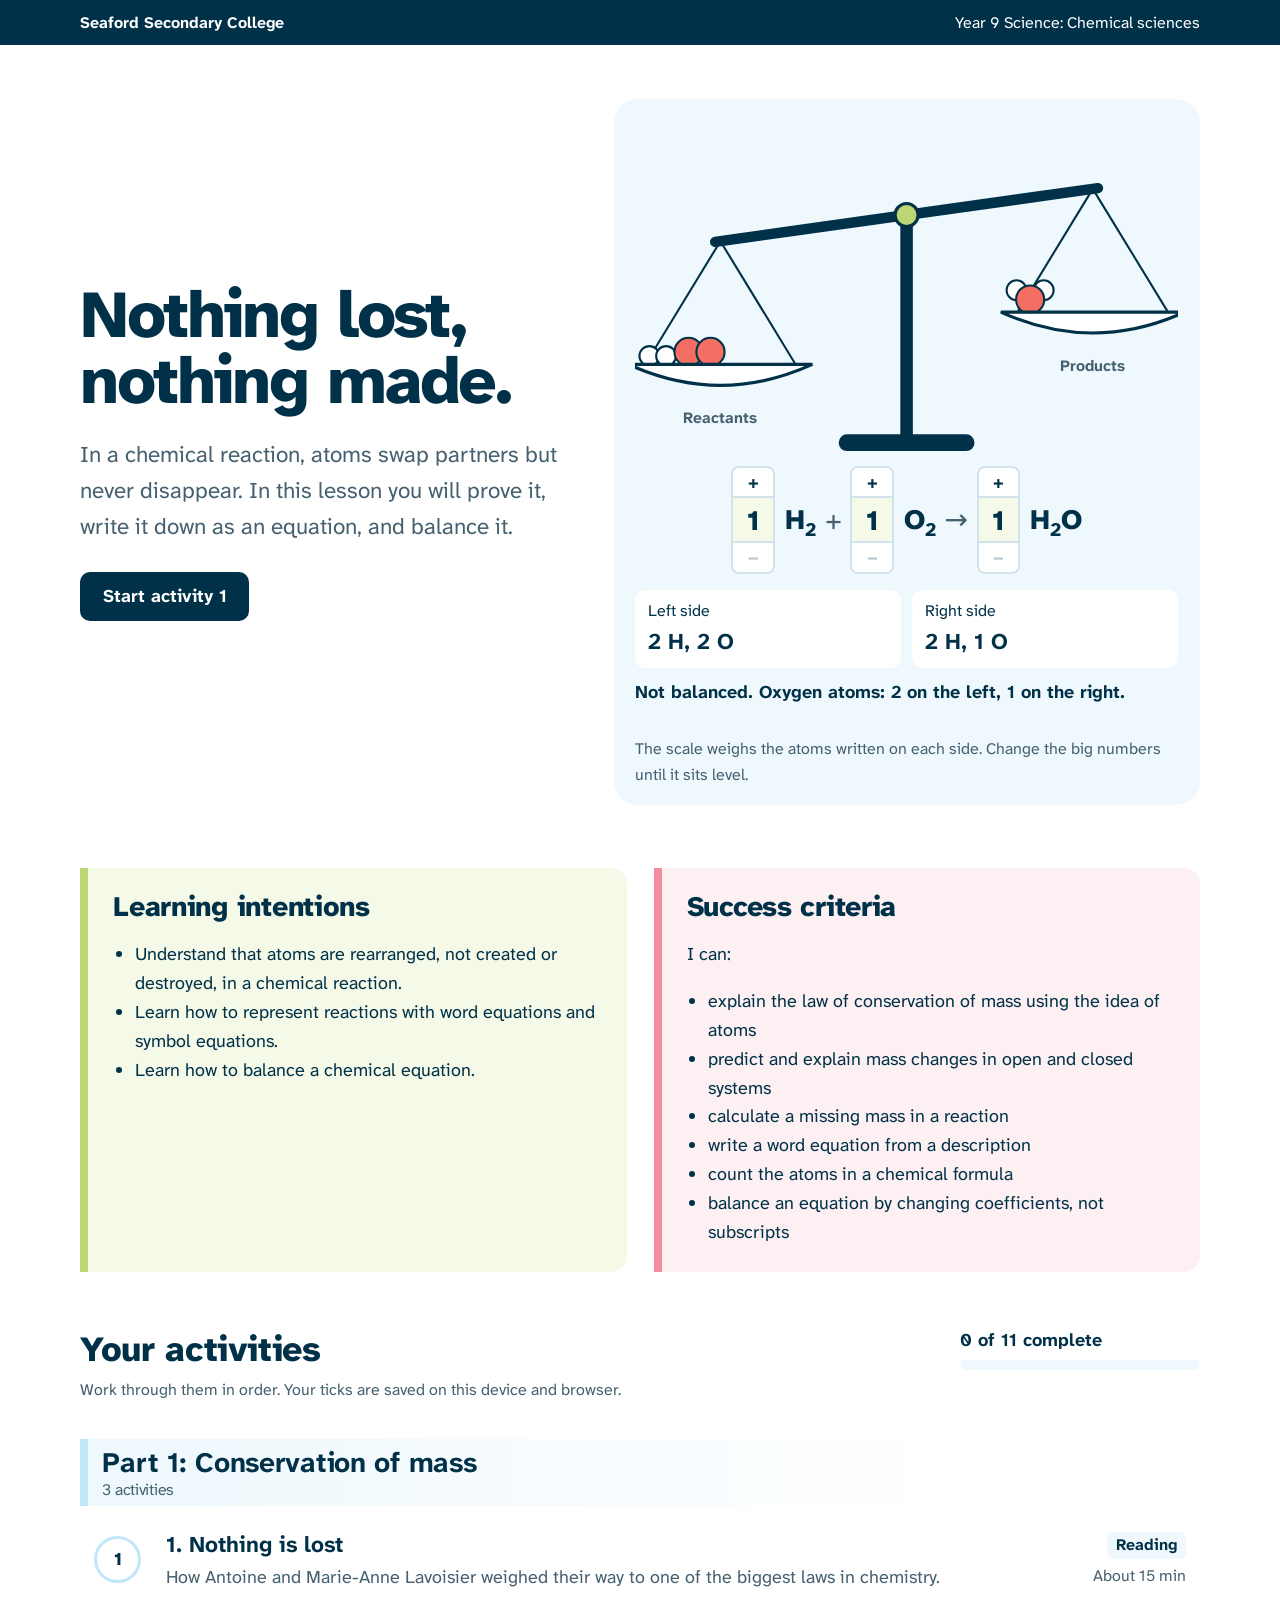
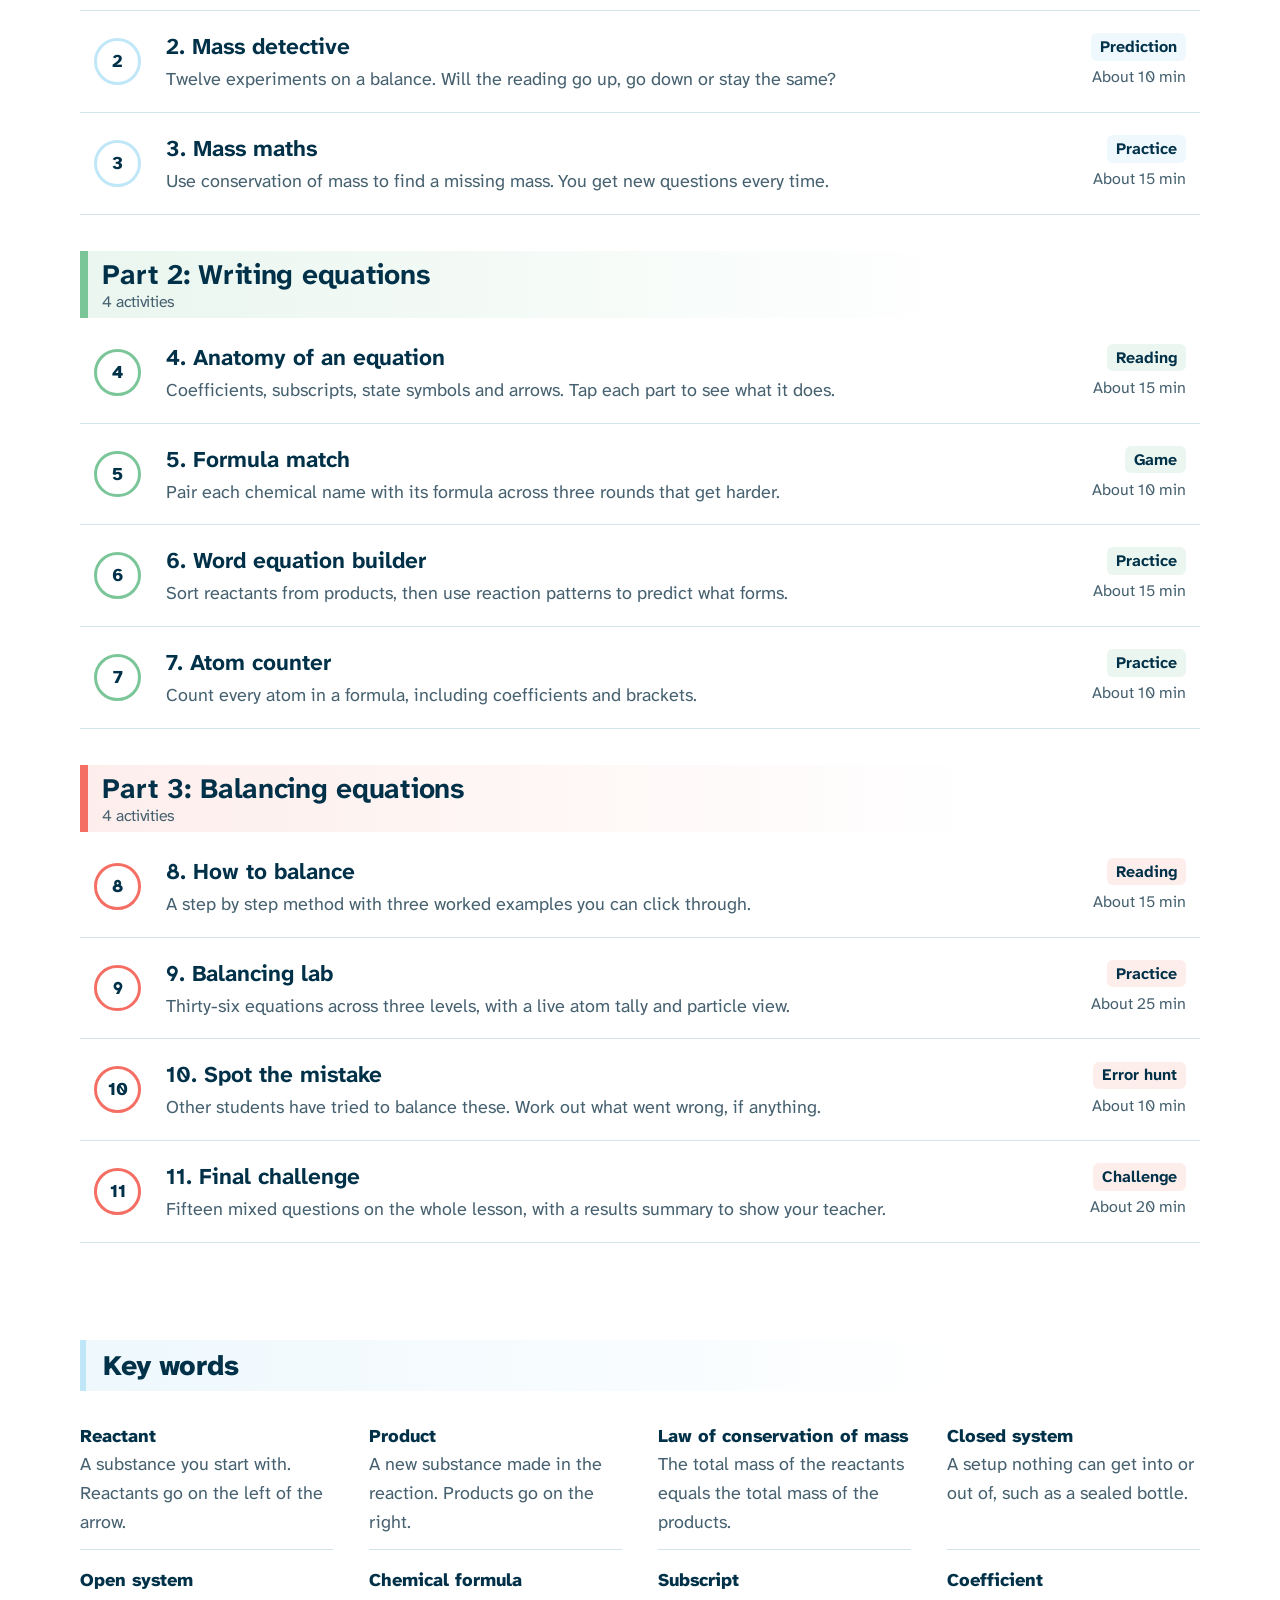
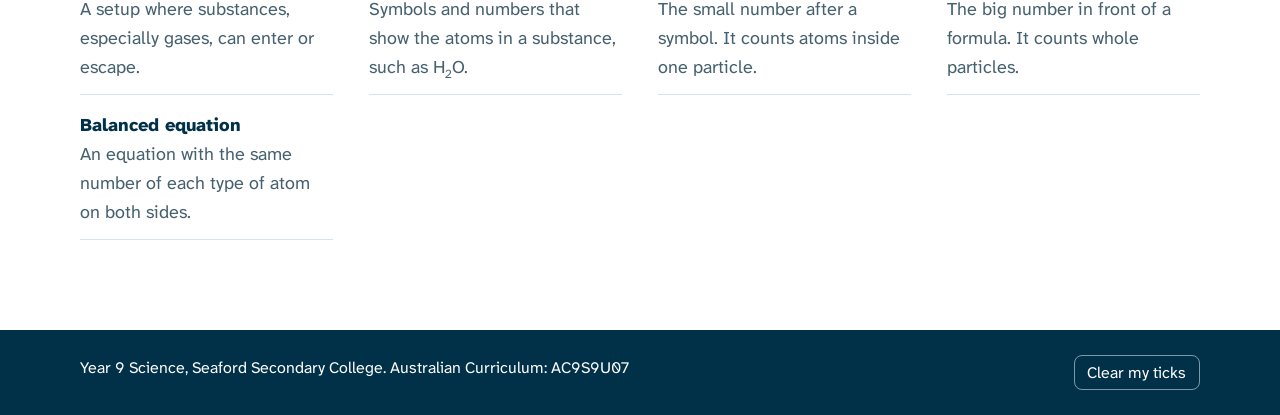
==== index.html @ 9543457d "Year 9 lesson: conservation of mass, writing and balancing equations" ====
<!doctype html>
<html lang="en-AU">
<head>
  <meta charset="utf-8">
  <meta name="viewport" content="width=device-width, initial-scale=1">
  <title>Nothing lost, nothing made | Year 9 Chemistry</title>
  <meta name="description" content="Year 9 online lesson on the law of conservation of mass, writing chemical equations and balancing them.">
  <link rel="preconnect" href="https://fonts.googleapis.com">
  <link rel="preconnect" href="https://fonts.gstatic.com" crossorigin>
  <link href="https://fonts.googleapis.com/css2?family=Atkinson+Hyperlegible+Next:wght@400;700;800&display=swap" rel="stylesheet">
  <link rel="stylesheet" href="css/style.css">
</head>
<body class="home">
  <div class="site-bar">
    <div class="wrap"><strong>Seaford Secondary College</strong><span>Year 9 Science: Chemical sciences</span></div>
  </div>

  <main>
    <section class="hero wrap">
      <div class="hero-text">
        <h1><span>Nothing lost,</span><span>nothing made.</span></h1>
        <p class="lede">In a chemical reaction, atoms swap partners but never disappear. In this lesson you will prove it, write it down as an equation, and balance it.</p>
        <a class="btn btn-primary" id="startBtn" href="activities/nothing-is-lost.html">Start activity 1</a>
      </div>

      <figure class="hero-scale part-3">
        <svg viewBox="0 0 520 330" role="img" aria-labelledby="scaleTitle">
          <title id="scaleTitle">A balance scale weighing the atoms on each side of the equation for making water</title>
          <rect x="195" y="300" width="130" height="16" rx="8" fill="#013148"/>
          <rect x="254" y="92" width="12" height="212" fill="#013148"/>
          <g id="beam" style="transform-box: view-box; transform-origin: 260px 90px;">
            <rect x="70" y="85" width="380" height="10" rx="5" fill="#013148"/>
          </g>
          <g class="pan" id="panL">
            <line x1="0" y1="0" x2="-72" y2="118" stroke="#013148" stroke-width="2"/>
            <line x1="0" y1="0" x2="72" y2="118" stroke="#013148" stroke-width="2"/>
            <g id="partsL"></g>
            <path d="M -88 118 Q 0 158 88 118 Z" fill="#FFFFFF" stroke="#013148" stroke-width="3"/>
            <text x="0" y="174" text-anchor="middle" font-size="15" font-weight="700" fill="#45606F">Reactants</text>
          </g>
          <g class="pan" id="panR">
            <line x1="0" y1="0" x2="-72" y2="118" stroke="#013148" stroke-width="2"/>
            <line x1="0" y1="0" x2="72" y2="118" stroke="#013148" stroke-width="2"/>
            <g id="partsR"></g>
            <path d="M -88 118 Q 0 158 88 118 Z" fill="#FFFFFF" stroke="#013148" stroke-width="3"/>
            <text x="0" y="174" text-anchor="middle" font-size="15" font-weight="700" fill="#45606F">Products</text>
          </g>
          <circle cx="260" cy="90" r="11" fill="#BDD675" stroke="#013148" stroke-width="3"/>
        </svg>

        <div class="scale-eq" id="scaleEq" aria-label="Equation with adjustable coefficients"></div>
        <div class="scale-readout">
          <div>Left side <br><b id="countL">2 H, 2 O</b></div>
          <div>Right side <br><b id="countR">2 H, 1 O</b></div>
        </div>
        <p class="scale-status" id="scaleStatus" aria-live="polite"></p>
        <figcaption>The scale weighs the atoms written on each side. Change the big numbers until it sits level.</figcaption>
      </figure>
    </section>

    <section class="intentions wrap">
      <div>
        <h2>Learning intentions</h2>
        <ul>
          <li>Understand that atoms are rearranged, not created or destroyed, in a chemical reaction.</li>
          <li>Learn how to represent reactions with word equations and symbol equations.</li>
          <li>Learn how to balance a chemical equation.</li>
        </ul>
      </div>
      <div>
        <h2>Success criteria</h2>
        <p>I can:</p>
        <ul>
          <li>explain the law of conservation of mass using the idea of atoms</li>
          <li>predict and explain mass changes in open and closed systems</li>
          <li>calculate a missing mass in a reaction</li>
          <li>write a word equation from a description</li>
          <li>count the atoms in a chemical formula</li>
          <li>balance an equation by changing coefficients, not subscripts</li>
        </ul>
      </div>
    </section>

    <section class="path wrap" aria-labelledby="pathTitle">
      <div class="path-head">
        <h2 id="pathTitle">Your activities</h2>
        <div class="path-progress">
          <p id="progressText">0 of 11 complete</p>
          <div class="meter"><span id="progressMeter"></span></div>
        </div>
      </div>
      <p class="small">Work through them in order. Your ticks are saved on this device and browser.</p>
      <div id="activityList"></div>
    </section>

    <section class="keywords wrap" aria-labelledby="kwTitle">
      <h2 id="kwTitle" class="section-title part-1">Key words</h2>
      <dl>
        <div><dt>Reactant</dt><dd>A substance you start with. Reactants go on the left of the arrow.</dd></div>
        <div><dt>Product</dt><dd>A new substance made in the reaction. Products go on the right.</dd></div>
        <div><dt>Law of conservation of mass</dt><dd>The total mass of the reactants equals the total mass of the products.</dd></div>
        <div><dt>Closed system</dt><dd>A setup nothing can get into or out of, such as a sealed bottle.</dd></div>
        <div><dt>Open system</dt><dd>A setup where substances, especially gases, can enter or escape.</dd></div>
        <div><dt>Chemical formula</dt><dd>Symbols and numbers that show the atoms in a substance, such as H<sub>2</sub>O.</dd></div>
        <div><dt>Subscript</dt><dd>The small number after a symbol. It counts atoms inside one particle.</dd></div>
        <div><dt>Coefficient</dt><dd>The big number in front of a formula. It counts whole particles.</dd></div>
        <div><dt>Balanced equation</dt><dd>An equation with the same number of each type of atom on both sides.</dd></div>
      </dl>
    </section>
  </main>

  <footer class="site-foot">
    <div class="wrap">
      <span>Year 9 Science, Seaford Secondary College. Australian Curriculum: AC9S9U07</span>
      <button type="button" id="resetBtn">Clear my ticks</button>
    </div>
  </footer>

  <script src="js/lesson.js"></script>
  <script>
  (function () {
    const { ACTIVITIES, PARTS, Progress, el, stepper, Chem } = Lesson;

    /* ----- Activity list ----- */
    function renderList() {
      const list = document.getElementById('activityList');
      list.innerHTML = '';
      [1, 2, 3].forEach(p => {
        const part = el('section', { class: 'part part-' + p });
        const acts = ACTIVITIES.filter(a => a.part === p);
        part.append(el('h3', { class: 'part-title', html: 'Part ' + p + ': ' + PARTS[p].name + '<small>' + acts.length + ' activities</small>' }));
        const ul = el('ul', { class: 'act-list' });
        acts.forEach(a => {
          const n = ACTIVITIES.indexOf(a) + 1;
          const done = Progress.isDone(a.id);
          ul.append(el('li', null, [
            el('a', { class: 'act' + (done ? ' done' : ''), href: 'activities/' + a.file }, [
              el('span', { class: 'act-num', 'aria-hidden': 'true', text: done ? '\u2713' : String(n) }),
              el('span', null, [
                el('span', { class: 'act-title', text: n + '. ' + a.title }),
                el('span', { class: 'act-blurb', text: a.blurb })
              ]),
              el('span', { class: 'act-meta' }, [
                el('span', { class: 'act-type', text: a.type }), el('br'),
                document.createTextNode('About ' + a.mins + ' min'),
                done ? el('span', { class: 'act-done', text: 'Completed' }) : null
              ])
            ])
          ]));
        });
        part.append(ul);
        list.append(part);
      });
      const count = Progress.doneCount();
      document.getElementById('progressText').textContent = count + ' of ' + ACTIVITIES.length + ' complete';
      document.getElementById('progressMeter').style.width = (count / ACTIVITIES.length * 100) + '%';
      const btn = document.getElementById('startBtn');
      const nextIdx = ACTIVITIES.findIndex(a => !Progress.isDone(a.id));
      if (count === 0) { btn.textContent = 'Start activity 1'; btn.href = 'activities/' + ACTIVITIES[0].file; }
      else if (nextIdx === -1) { btn.textContent = 'All done. Review any activity below'; btn.href = '#pathTitle'; }
      else { btn.textContent = 'Continue with activity ' + (nextIdx + 1); btn.href = 'activities/' + ACTIVITIES[nextIdx].file; }
    }
    renderList();
    document.getElementById('resetBtn').addEventListener('click', () => {
      if (confirm('Clear all ticks and saved progress on this device?')) { Progress.reset(); renderList(); }
    });

    /* ----- Balance scale hero ----- */
    const eq = { reactants: ['H2', 'O2'], products: ['H2O'] };
    const coefs = [1, 1, 1];
    const SVGNS = 'http://www.w3.org/2000/svg';
    const ATOM = { H: { r: 9.5, fill: '#FFFFFF' }, O: { r: 13.5, fill: '#F46E63' } };

    function circle(g, x, y, e) {
      const c = document.createElementNS(SVGNS, 'circle');
      c.setAttribute('cx', x); c.setAttribute('cy', y); c.setAttribute('r', ATOM[e].r);
      c.setAttribute('fill', ATOM[e].fill); c.setAttribute('stroke', '#013148'); c.setAttribute('stroke-width', '2');
      g.append(c);
    }
    function drawMol(g, type, x, y) {
      if (type === 'H2') { circle(g, x - 8, y + 4, 'H'); circle(g, x + 8, y + 4, 'H'); }
      if (type === 'O2') { circle(g, x - 10.5, y, 'O'); circle(g, x + 10.5, y, 'O'); }
      if (type === 'H2O') { circle(g, x - 13, y - 9, 'H'); circle(g, x + 13, y - 9, 'H'); circle(g, x, y, 'O'); }
    }
    function drawPan(gId, mols) {
      const g = document.getElementById(gId);
      g.innerHTML = '';
      const slots = [-60, -20, 20, 60];
      mols.forEach((m, i) => {
        const row = Math.floor(i / 4), col = i % 4;
        drawMol(g, m, slots[col], 106 - row * 32);
      });
    }

    function update() {
      const [a, b, c] = coefs;
      drawPan('partsL', Array(a).fill('H2').concat(Array(b).fill('O2')));
      drawPan('partsR', Array(c).fill('H2O'));

      const massL = a * 2 + b * 32, massR = c * 18;
      const d = massL - massR;
      const tilt = d === 0 ? 0 : Math.sign(d) * Math.min(16, 4 + Math.abs(d) * 0.25);
      const ang = -tilt * Math.PI / 180;
      document.getElementById('beam').style.transform = 'rotate(' + (-tilt) + 'deg)';
      const L = 180;
      const lx = 260 - L * Math.cos(ang), ly = 90 - L * Math.sin(ang);
      const rx = 260 + L * Math.cos(ang), ry = 90 + L * Math.sin(ang);
      document.getElementById('panL').style.transform = 'translate(' + lx + 'px,' + ly + 'px)';
      document.getElementById('panR').style.transform = 'translate(' + rx + 'px,' + ry + 'px)';

      const s = Chem.status(eq, coefs);
      const byEl = {}; s.rows.forEach(r => { byEl[r.el] = r; });
      document.getElementById('countL').textContent = byEl.H.left + ' H, ' + byEl.O.left + ' O';
      document.getElementById('countR').textContent = byEl.H.right + ' H, ' + byEl.O.right + ' O';
      const msg = document.getElementById('scaleStatus');
      if (!s.balanced) {
        msg.textContent = 'Not balanced. ' + s.rows.filter(r => r.left !== r.right)
          .map(r => Chem.NAMES[r.el][0].toUpperCase() + Chem.NAMES[r.el].slice(1) + ' atoms: ' + r.left + ' on the left, ' + r.right + ' on the right.').join(' ');
      } else if (!s.simplest) {
        msg.textContent = 'Level, but not finished. Every number can be divided by ' + s.divisor + '.';
      } else {
        msg.textContent = 'Balanced. ' + byEl.H.left + ' hydrogen and ' + byEl.O.left + ' oxygen atoms on each side, so no mass goes missing.';
      }
    }

    const holder = document.getElementById('scaleEq');
    const names = ['hydrogen molecules', 'oxygen molecules', 'water molecules'];
    const parts = [];
    eq.reactants.concat(eq.products).forEach((f, i) => {
      const st = stepper({ value: 1, min: 1, max: 4, label: names[i], onChange: v => { coefs[i] = v; update(); } });
      parts.push(el('span', { class: 'field' }, [st.node, el('span', { html: Chem.fhtml(f) })]));
    });
    holder.append(parts[0], el('span', { class: 'op', text: '+' }), parts[1], el('span', { class: 'op', html: '&rarr;' }), parts[2]);
    update();
  })();
  </script>
</body>
</html>
---- css/style.css ----
/* Nothing lost, nothing made
   Year 9 chemistry lesson site, Seaford Secondary College 2025 palette */

:root {
  --teal: #013148;
  --teal-2: #0A4764;
  --lime: #BDD675;
  --coral: #F46E63;
  --pink: #F38C9F;
  --sky: #C0E7F8;
  --sage: #7AC698;

  --sky-wash: #EEF8FD;
  --lime-wash: #F5F9E8;
  --sage-wash: #EAF6EF;
  --coral-wash: #FDEEEC;
  --pink-wash: #FDF0F3;

  --ink: #013148;
  --muted: #45606F;
  --line: #D3E3EB;
  --good-ink: #2F5E12;
  --bad-ink: #A5352B;

  --accent: var(--sky);
  --accent-wash: var(--sky-wash);

  --font: "Atkinson Hyperlegible Next", "Atkinson Hyperlegible", "Segoe UI", system-ui, sans-serif;
  --step--1: 0.889rem;
  --step-0: 1rem;
  --step-1: 1.25rem;
  --step-2: 1.563rem;
  --step-3: 1.953rem;
  --step-4: 2.441rem;
}

.part-1 { --accent: var(--sky); --accent-wash: var(--sky-wash); --accent-strong: #3F9CC8; }
.part-2 { --accent: var(--sage); --accent-wash: var(--sage-wash); --accent-strong: #3E9A63; }
.part-3 { --accent: var(--coral); --accent-wash: var(--coral-wash); --accent-strong: #E0493D; }

*, *::before, *::after { box-sizing: border-box; }
html { font-size: 112.5%; -webkit-text-size-adjust: 100%; }
body {
  margin: 0;
  font-family: var(--font);
  color: var(--ink);
  background: #FFFFFF;
  line-height: 1.6;
}
img, svg { max-width: 100%; }
a { color: var(--teal); text-underline-offset: 0.18em; }
a:hover { color: var(--teal-2); }
sub { font-size: 0.68em; line-height: 0; }
:focus-visible { outline: 3px solid var(--teal); outline-offset: 3px; border-radius: 4px; }
[hidden] { display: none !important; }

.wrap { width: min(1120px, 100% - 2.5rem); margin-inline: auto; }
.narrow { width: min(760px, 100% - 2.5rem); margin-inline: auto; }

h1, h2, h3, h4 { line-height: 1.2; margin: 0 0 0.6em; letter-spacing: -0.01em; }
h1 { font-size: var(--step-4); font-weight: 800; }
h2 { font-size: var(--step-3); font-weight: 800; }
h3 { font-size: var(--step-2); font-weight: 700; }
h4 { font-size: var(--step-1); font-weight: 700; }
p, ul, ol { margin: 0 0 1em; }
.lede { font-size: var(--step-1); color: var(--muted); max-width: 38ch; }
.small { font-size: var(--step--1); color: var(--muted); }

/* ---------- School bar and top bar ---------- */
.site-bar { background: var(--teal); color: #fff; font-size: var(--step--1); }
.site-bar .wrap { display: flex; justify-content: space-between; gap: 1rem; padding: 0.55rem 0; flex-wrap: wrap; }
.site-bar strong { font-weight: 700; }

.topbar { background: var(--teal); color: #fff; font-size: var(--step--1); position: sticky; top: 0; z-index: 20; }
.topbar-inner { display: flex; align-items: center; gap: 1rem; padding: 0.6rem 0; flex-wrap: wrap; }
.topbar a.back { color: #fff; font-weight: 700; text-decoration: none; padding: 0.2rem 0.1rem; }
.topbar a.back::before { content: "\2039"; margin-right: 0.45em; font-size: 1.3em; line-height: 0; }
.topbar a.back:hover { text-decoration: underline; }
.top-where { opacity: 0.85; flex: 1; }
.top-status { background: rgba(255,255,255,0.12); padding: 0.15rem 0.7rem; border-radius: 999px; }
.top-status.is-done { background: var(--lime); color: var(--teal); font-weight: 700; }
.topbar :focus-visible { outline-color: var(--lime); }

/* ---------- Headings with accent bars and washes ---------- */
.page-head { padding: 2.2rem 0 1.2rem; }
.page-head h1 {
  border-left: 10px solid var(--accent);
  background: linear-gradient(90deg, var(--accent-wash), rgba(255,255,255,0) 85%);
  padding: 0.35em 0.6em 0.35em 0.7em;
  margin-bottom: 0.5em;
}
.page-meta { color: var(--muted); font-size: var(--step--1); margin: 0 0 0.6rem; }
.page-head .lede { max-width: 60ch; }

.section-title {
  border-left: 6px solid var(--accent);
  background: linear-gradient(90deg, var(--accent-wash), rgba(255,255,255,0) 80%);
  padding: 0.3em 0.6em;
  font-size: var(--step-2);
  margin: 2.4rem 0 1rem;
}

main { padding-bottom: 2rem; }
.prose p, .prose li { max-width: 68ch; }
.prose h3 { margin-top: 1.8rem; }

/* ---------- Buttons ---------- */
.btn {
  display: inline-flex; align-items: center; justify-content: center; gap: 0.4em;
  font: inherit; font-weight: 700; font-size: var(--step-0);
  padding: 0.65em 1.15em; border-radius: 10px; border: 2px solid var(--teal);
  cursor: pointer; text-decoration: none; line-height: 1.2;
  background: #fff; color: var(--teal);
  transition: background-color .15s, color .15s;
}
.btn:hover { background: var(--sky-wash); color: var(--teal); }
.btn-primary { background: var(--teal); color: #fff; }
.btn-primary:hover { background: var(--teal-2); color: #fff; }
.btn-quiet { border-color: var(--line); }
.btn:disabled { opacity: 0.45; cursor: not-allowed; }
.btn-row { display: flex; gap: 0.6rem; flex-wrap: wrap; align-items: center; margin-top: 1rem; }

.pager { display: flex; justify-content: space-between; gap: 1rem; flex-wrap: wrap; padding: 1.5rem 0 3rem; border-top: 1px solid var(--line); }

/* ---------- Panels, callouts, feedback ---------- */
.panel { border: 1px solid var(--line); border-radius: 16px; padding: 1.4rem; background: #fff; margin: 1.2rem 0; }
.panel-wash { background: var(--accent-wash); border-color: transparent; }

.callout { border-left: 6px solid var(--accent); background: var(--accent-wash); padding: 1rem 1.2rem; border-radius: 0 12px 12px 0; margin: 1.4rem 0; }
.callout p:last-child { margin-bottom: 0; }
.callout.law { border-left-color: var(--teal); background: var(--sky-wash); font-size: var(--step-1); }
.callout.warn { border-left-color: var(--coral); background: var(--coral-wash); }
.callout.tip { border-left-color: var(--lime); background: var(--lime-wash); }

.feedback { margin-top: 0.9rem; padding: 0.75rem 1rem; border-radius: 0 10px 10px 0; border-left: 5px solid var(--line); background: #F6FAFC; }
.feedback.good { border-left-color: var(--sage); background: var(--sage-wash); }
.feedback.good strong { color: var(--good-ink); }
.feedback.bad { border-left-color: var(--coral); background: var(--coral-wash); }
.feedback.bad strong { color: var(--bad-ink); }
.feedback.info { border-left-color: var(--sky); background: var(--sky-wash); }
.feedback p:last-child { margin-bottom: 0; }

details.think { border: 1px dashed var(--accent-strong, var(--teal)); border-radius: 12px; padding: 0.8rem 1rem; margin: 1.4rem 0; background: #fff; }
details.think summary { cursor: pointer; font-weight: 700; }
details.think summary::marker { color: var(--accent-strong, var(--teal)); }
details.think[open] summary { margin-bottom: 0.6rem; }
details.think .answer { background: var(--lime-wash); border-radius: 8px; padding: 0.7rem 0.9rem; }

.toast {
  position: fixed; left: 50%; bottom: 1.2rem; transform: translate(-50%, 150%);
  background: var(--teal); color: #fff; padding: 0.8rem 1.2rem; border-radius: 12px;
  border-left: 8px solid var(--lime); z-index: 50; max-width: calc(100% - 2rem);
  transition: transform .35s ease;
}
.toast.show { transform: translate(-50%, 0); }

/* ---------- Multiple choice ---------- */
.mcq { border: 1px solid var(--line); border-radius: 14px; padding: 1rem 1.2rem 1.2rem; margin: 0 0 1rem; }
.mcq legend { font-weight: 700; padding: 0 0.3rem; font-size: var(--step-0); }
.q-num { display: block; color: var(--muted); font-weight: 400; font-size: var(--step--1); }
.options { display: grid; gap: 0.5rem; margin-top: 0.4rem; }
.option {
  font: inherit; text-align: left; padding: 0.65rem 0.9rem; border-radius: 10px;
  border: 2px solid var(--line); background: #fff; color: var(--ink); cursor: pointer;
}
.option:hover:not(:disabled) { border-color: var(--teal); background: var(--sky-wash); }
.option:disabled { cursor: default; }
.option.is-right { border-color: var(--sage); background: var(--sage-wash); font-weight: 700; }
.option.is-wrong { border-color: var(--coral); background: var(--coral-wash); }
.quiz-score { font-weight: 700; font-size: var(--step-1); }

/* ---------- Equations ---------- */
.eq { font-size: var(--step-2); font-weight: 700; letter-spacing: 0.01em; line-height: 1.8; }
.eq .op { font-weight: 400; margin: 0 0.2em; color: var(--muted); }
.eq .coef, .coef { color: var(--teal); }
.words { color: var(--muted); }

/* ---------- Atoms and particles ---------- */
.atom {
  display: inline-grid; place-items: center;
  width: 1.9rem; height: 1.9rem; border-radius: 50%;
  font-size: 0.7rem; font-weight: 800; line-height: 1;
  box-shadow: inset 0 -3px 0 rgba(0,0,0,0.12);
  border: 1.5px solid rgba(1,49,72,0.35);
  flex: none;
}
.atom-h { width: 1.45rem; height: 1.45rem; font-size: 0.62rem; }
.mol {
  display: inline-grid; grid-template-columns: repeat(var(--cols, 3), auto);
  align-items: center; justify-items: center;
  gap: 0; padding: 0.25rem; margin: 0.15rem;
  border-radius: 14px; background: rgba(255,255,255,0.7);
  border: 1px solid var(--line);
}
.mol .atom { margin: -0.12rem; }
.particle-side { display: flex; flex-wrap: wrap; gap: 0.6rem; align-items: flex-end; }
.particle-group { display: flex; flex-wrap: wrap; align-items: center; gap: 0.1rem; padding: 0.4rem 0.4rem 1.7rem; position: relative; border-radius: 12px; background: #fff; border: 1px dashed var(--line); min-width: 4rem; }
.particle-label { position: absolute; left: 0.5rem; bottom: 0.25rem; font-size: var(--step--1); font-weight: 700; color: var(--muted); }
.legend { display: flex; flex-wrap: wrap; gap: 0.4rem 1rem; font-size: var(--step--1); color: var(--muted); margin: 0.6rem 0; }
.legend-item { display: inline-flex; align-items: center; gap: 0.3rem; }

/* ---------- Steppers ---------- */
.stepper { display: inline-grid; grid-template-rows: auto auto auto; justify-items: center; vertical-align: middle; margin-right: 0.15rem; }
.stepper .step {
  font: inherit; font-size: 1rem; font-weight: 700; width: 2.4rem; height: 1.8rem;
  border: 2px solid var(--line); background: #fff; color: var(--teal); cursor: pointer; padding: 0; line-height: 1;
}
.stepper .step.up { border-radius: 8px 8px 0 0; }
.stepper .step.down { border-radius: 0 0 8px 8px; }
.stepper .step:hover:not(:disabled) { background: var(--sky-wash); border-color: var(--teal); }
.stepper .step:disabled { color: #B7C7D0; cursor: not-allowed; }
.coef-val {
  display: grid; place-items: center; width: 2.4rem; height: 2.4rem;
  font-size: var(--step-2); font-weight: 800; color: var(--teal);
  border-left: 2px solid var(--line); border-right: 2px solid var(--line); background: var(--lime-wash);
}

/* ---------- Tables ---------- */
table.tally, table.plain { border-collapse: collapse; width: 100%; font-size: var(--step-0); }
table.tally th, table.tally td, table.plain th, table.plain td { padding: 0.5rem 0.7rem; text-align: left; border-bottom: 1px solid var(--line); }
table.tally th, table.plain th { font-size: var(--step--1); color: var(--muted); font-weight: 700; }
table.tally td.num { font-weight: 800; font-size: var(--step-1); text-align: center; width: 5rem; }
table.tally th.num { text-align: center; }
table.tally tr.ok td.mark { color: var(--good-ink); font-weight: 700; }
table.tally tr.off td.mark { color: var(--bad-ink); font-weight: 700; }
table.tally tr.off { background: var(--coral-wash); }
.table-scroll { overflow-x: auto; }

/* ---------- Inputs ---------- */
.field { display: inline-flex; align-items: center; gap: 0.4rem; }
input[type="text"], input[type="number"] {
  font: inherit; font-size: var(--step-1); font-weight: 700; color: var(--ink);
  width: 6.5rem; padding: 0.45rem 0.6rem; border: 2px solid var(--line); border-radius: 10px; background: #fff;
}
input[type="text"]:focus, input[type="number"]:focus { border-color: var(--teal); outline: none; box-shadow: 0 0 0 3px var(--sky); }
input.is-right { border-color: var(--sage); background: var(--sage-wash); }
input.is-wrong { border-color: var(--coral); background: var(--coral-wash); }

/* ---------- Tabs (level pickers) ---------- */
.tabs { display: flex; gap: 0.4rem; flex-wrap: wrap; margin: 0.4rem 0 1rem; }
.tab {
  font: inherit; font-weight: 700; padding: 0.5rem 1rem; border-radius: 999px;
  border: 2px solid var(--line); background: #fff; color: var(--teal); cursor: pointer;
}
.tab[aria-selected="true"] { background: var(--teal); border-color: var(--teal); color: #fff; }

.scorebar { display: flex; gap: 1.2rem; flex-wrap: wrap; font-size: var(--step--1); color: var(--muted); margin: 0.2rem 0 0.8rem; }
.scorebar b { color: var(--ink); font-size: var(--step-1); }
.meter { height: 10px; border-radius: 999px; background: var(--sky-wash); overflow: hidden; }
.meter > span { display: block; height: 100%; background: var(--sage); width: 0; transition: width .4s ease; }

/* ---------- Landing page ---------- */
.hero { display: grid; grid-template-columns: minmax(0, 5fr) minmax(0, 6fr); gap: 2.5rem; align-items: center; padding: 3rem 0 2.5rem; }
.hero h1 { font-size: clamp(2.5rem, 5.2vw, 3.7rem); line-height: 0.98; letter-spacing: -0.035em; margin-bottom: 0.35em; }
.hero h1 span { display: block; }
.hero .lede { margin-bottom: 1.5rem; }
.hero-scale { margin: 0; background: var(--sky-wash); border-radius: 24px; padding: 1.2rem 1.2rem 1rem; }
.hero-scale svg { display: block; width: 100%; height: auto; }
.scale-eq { display: flex; align-items: center; justify-content: center; gap: 0.35rem; flex-wrap: wrap; font-size: var(--step-2); font-weight: 800; }
.scale-eq .op { font-weight: 400; color: var(--muted); margin: 0 0.15rem; }
.scale-readout { display: grid; grid-template-columns: 1fr 1fr; gap: 0.6rem; margin: 0.9rem 0 0.2rem; font-size: var(--step--1); }
.scale-readout div { background: #fff; border-radius: 10px; padding: 0.45rem 0.7rem; }
.scale-readout b { font-size: var(--step-1); }
.scale-status { min-height: 3.2em; margin: 0.6rem 0 0; font-weight: 700; }
.hero-scale figcaption { color: var(--muted); font-size: var(--step--1); }
#beam, .pan { transition: transform .7s cubic-bezier(.3,1.4,.5,1); }

.intentions { display: grid; grid-template-columns: 1fr 1fr; gap: 1.5rem; padding: 1rem 0 1rem; }
.intentions > div { border-left: 8px solid var(--lime); background: var(--lime-wash); border-radius: 0 16px 16px 0; padding: 1.2rem 1.4rem 0.4rem; }
.intentions > div:last-child { border-left-color: var(--pink); background: var(--pink-wash); }
.intentions h2 { font-size: var(--step-2); }
.intentions ul { padding-left: 1.2rem; }

.path { padding: 2rem 0; }
.path-head { display: flex; justify-content: space-between; align-items: end; gap: 1rem; flex-wrap: wrap; margin-bottom: 0.4rem; }
.path-head h2 { margin: 0; }
.path-progress { min-width: 240px; }
.path-progress p { margin: 0 0 0.3rem; font-weight: 700; }
.part { margin-top: 2rem; }
.part-title { border-left: 8px solid var(--accent); background: linear-gradient(90deg, var(--accent-wash), rgba(255,255,255,0) 80%); padding: 0.4rem 0.8rem; font-size: var(--step-2); margin-bottom: 0.2rem; }
.part-title small { display: block; font-size: var(--step--1); font-weight: 400; color: var(--muted); }
.act-list { list-style: none; padding: 0; margin: 0; }
.act {
  display: grid; grid-template-columns: 3rem minmax(0, 1fr) auto; gap: 1rem; align-items: center;
  padding: 1rem 0.8rem; border-bottom: 1px solid var(--line); text-decoration: none; color: var(--ink);
}
.act:hover { background: var(--accent-wash); }
.act-num { width: 2.6rem; height: 2.6rem; border-radius: 50%; display: grid; place-items: center; font-weight: 800; border: 3px solid var(--accent); color: var(--teal); background: #fff; }
.act.done .act-num { background: var(--teal); border-color: var(--teal); color: #fff; }
.act-title { font-size: var(--step-1); font-weight: 700; display: block; }
.act-blurb { color: var(--muted); display: block; max-width: 70ch; }
.act-meta { text-align: right; font-size: var(--step--1); color: var(--muted); white-space: nowrap; }
.act-type { display: inline-block; font-weight: 700; color: var(--teal); background: var(--accent-wash); border-radius: 6px; padding: 0.05rem 0.5rem; margin-bottom: 0.2rem; }
.act-done { display: block; color: var(--good-ink); font-weight: 700; }

.keywords { padding: 1rem 0 3rem; }
.keywords dl { display: grid; grid-template-columns: repeat(auto-fit, minmax(240px, 1fr)); gap: 0.2rem 2rem; margin: 0; }
.keywords dl > div { padding: 0.7rem 0; border-bottom: 1px solid var(--line); }
.keywords dt { font-weight: 800; }
.keywords dd { margin: 0; color: var(--muted); }

.site-foot { background: var(--teal); color: #fff; padding: 1.4rem 0; font-size: var(--step--1); }
.site-foot a { color: #fff; }
.site-foot .wrap { display: flex; justify-content: space-between; gap: 1rem; flex-wrap: wrap; }
.site-foot button { font: inherit; color: #fff; background: none; border: 1px solid rgba(255,255,255,0.5); border-radius: 8px; padding: 0.2rem 0.7rem; cursor: pointer; }


/* ================= Activity components ================= */

/* Reaction figures (particle pictures with an arrow) */
.reaction-fig { display: flex; align-items: center; justify-content: center; gap: 1rem; flex-wrap: wrap; padding: 0.6rem 0; }
.big-arrow { font-size: 2.4rem; font-weight: 800; color: var(--accent-strong, var(--teal)); line-height: 1; flex: none; }
figure.reaction-figure { margin-inline: 0; }

/* Scenario cards */
.scenario-title { font-size: var(--step-2); margin: 1rem 0 0.5rem; }
.scenario-text { font-size: var(--step-1); }
.step-q { margin-top: 1.4rem; }
.step-q h3 { font-size: var(--step-1); margin-bottom: 0.3rem; }
.options-inline { grid-template-columns: repeat(auto-fit, minmax(160px, 1fr)); }

/* Mass detective bench */
.bench { display: flex; align-items: stretch; gap: 1rem; flex-wrap: wrap; margin: 1rem 0; }
.bench-vessel { display: flex; flex-direction: column; align-items: center; justify-content: center; gap: 0.4rem; background: var(--accent-wash); border-radius: 14px; padding: 0.8rem 1.2rem; min-width: 130px; }
.setup-tag { font-size: var(--step--1); font-weight: 700; border-radius: 999px; padding: 0.1rem 0.7rem; }
.setup-open { background: var(--lime-wash); border: 1.5px solid var(--lime); }
.setup-sealed { background: var(--coral-wash); border: 1.5px solid var(--coral); }
.balance { flex: 1; min-width: 220px; display: grid; grid-template-columns: 1fr 1fr; gap: 0.6rem; background: var(--teal); border-radius: 14px; padding: 0.8rem; }
.balance-read { display: flex; flex-direction: column; gap: 0.2rem; color: #fff; font-size: var(--step--1); }
.lcd { display: block; background: #0B2230; color: var(--lime); font-variant-numeric: tabular-nums; font-size: var(--step-2); font-weight: 800; padding: 0.35rem 0.6rem; border-radius: 8px; text-align: right; letter-spacing: 0.02em; }

/* Mass maths */
.worked { border-left: 6px solid var(--lime); background: var(--lime-wash); border-radius: 0 14px 14px 0; padding: 1rem 1.2rem 0.3rem; margin: 1rem 0; }
.worked h3 { font-size: var(--step-1); margin-bottom: 0.3rem; }
.work-lines { margin: 0.5rem 0 0.6rem; padding-left: 1.4rem; }
.work-lines li { margin-bottom: 0.25rem; }
.mass-sheet { display: grid; grid-template-columns: minmax(0,1fr) auto minmax(0,1fr); gap: 0.8rem; align-items: center; margin: 1rem 0; }
.mass-sheet table { background: #fff; border: 1px solid var(--line); border-radius: 12px; overflow: hidden; }
.mass-cell { font-weight: 700; white-space: nowrap; }
.mass-cell input { width: 5.5rem; }
.eq-words { font-weight: 700; font-size: var(--step-1); }
.q-prompt { font-weight: 700; font-size: var(--step-1); margin-top: 1rem; }

/* Anatomy of an equation */
.words-eq { font-weight: 400; color: var(--muted); }
.anatomy { display: flex; align-items: stretch; justify-content: center; flex-wrap: wrap; gap: 0.2rem 0.4rem; padding: 0.5rem 0 0.2rem; }
.anat-side { display: inline-block; position: relative; padding-bottom: 2.6rem; white-space: nowrap; text-align: center; }
.anat {
  font: inherit; font-size: var(--step-3); font-weight: 800; color: var(--teal); vertical-align: baseline;
  background: #fff; border: 2px dashed transparent; border-radius: 8px; padding: 0 0.12em; cursor: pointer; line-height: 1.35;
}
.anat:hover { border-color: var(--accent-strong, var(--teal)); background: var(--accent-wash); }
.anat.is-seen { border-bottom-color: var(--sage); }
.anat.is-active { background: var(--lime); border-style: solid; border-color: var(--teal); }
.anatomy > .anat-op { align-self: flex-start; }
.anat-op { font-weight: 400; color: var(--muted); margin: 0 0.1em; }
.anat-sub { font-size: var(--step-1); vertical-align: -0.5em; margin-left: -0.12em; padding: 0 0.1em; }
.anat-state { font-size: var(--step-1); font-weight: 700; color: var(--muted); }
.anat-brace { position: absolute; left: 0.2rem; right: 0.2rem; bottom: 0; font-size: var(--step--1); font-weight: 700; border: 0; border-top: 3px solid var(--accent); border-radius: 0; background: transparent; padding: 0.3rem 0 0; color: var(--muted); line-height: 1.3; }
.anat-brace:hover, .anat-brace.is-active { border-top-color: var(--teal); background: var(--lime-wash); border-style: solid; border-width: 3px 0 0; }
.part-info { min-height: 5rem; }
.compare-3 { display: grid; grid-template-columns: repeat(3, minmax(0,1fr)); gap: 1rem; margin: 1rem 0 0.4rem; }
.compare-card { border: 1px solid var(--line); border-radius: 14px; padding: 0.9rem 1rem; background: #fff; display: flex; flex-direction: column; }
.compare-card .eq { margin: 0; }
.compare-card.is-warning { border-color: var(--coral); background: var(--coral-wash); }
.compare-pic { min-height: 4.4rem; display: flex; flex-wrap: wrap; align-items: center; margin: 0.4rem 0; }
.sort-eq { text-align: center; font-size: var(--step-4); margin: 0.2rem 0; }
.sort-eq mark { background: var(--lime); color: var(--teal); border-radius: 6px; padding: 0 0.12em; box-shadow: 0 0 0 2px var(--teal); }
.diatomic { letter-spacing: 0.04em; }

/* Tiles and matching */
.tile {
  font: inherit; font-weight: 700; text-align: left; color: var(--ink);
  background: #fff; border: 2px solid var(--line); border-radius: 12px; padding: 0.7rem 0.9rem; cursor: pointer;
  transition: transform .15s, border-color .15s, background-color .15s;
}
.tile:hover:not(:disabled) { border-color: var(--teal); background: var(--sky-wash); }
.tile.is-selected { border-color: var(--teal); background: var(--lime-wash); box-shadow: 0 0 0 3px var(--lime); }
.tile.is-matched { color: var(--teal); cursor: default; opacity: 0.9; }
.tile.is-wrong { border-color: var(--coral); background: var(--coral-wash); animation: shake .4s; }
.tile-formula { font-size: var(--step-1); text-align: center; }
@keyframes shake { 20%, 60% { transform: translateX(-5px); } 40%, 80% { transform: translateX(5px); } }
.match-board { display: grid; grid-template-columns: 1fr 1fr; gap: 1rem; margin-top: 0.8rem; }
.match-col { display: grid; gap: 0.5rem; align-content: start; }

/* Word equation builder */
.zones { display: grid; grid-template-columns: minmax(0,1fr) auto minmax(0,1fr); gap: 0.6rem; align-items: stretch; margin: 1rem 0; }
.zones .big-arrow { align-self: center; }
.zone-wrap { display: flex; flex-direction: column; border-radius: 14px; overflow: hidden; border: 2px solid var(--line); background: #fff; }
.zone { font: inherit; border: 0; background: var(--accent-wash); padding: 0.5rem 0.8rem; text-align: left; cursor: pointer; color: var(--teal); }
.zone.is-active { background: var(--teal); color: #fff; }
.zone-label { font-weight: 800; }
.zone.is-active .zone-label::after { content: "  (adding here)"; font-weight: 400; font-size: var(--step--1); }
.zone-tiles { display: flex; flex-wrap: wrap; gap: 0.4rem; align-items: center; padding: 0.7rem; min-height: 4.2rem; }
.zone-empty { color: #8AA1AD; font-style: italic; font-size: var(--step--1); }
.plus { font-weight: 800; color: var(--muted); }
.bank-label { margin-bottom: 0.3rem; }
.bank { display: flex; flex-wrap: wrap; gap: 0.5rem; padding: 0.8rem; background: var(--sky-wash); border-radius: 14px; min-height: 3.6rem; align-items: center; }
.word-tile { padding: 0.45rem 0.8rem; }
.words-final { font-weight: 700; }
.patterns { display: grid; grid-template-columns: 1fr 1fr; gap: 0.8rem; margin: 1rem 0; }
.pattern { border-left: 6px solid var(--accent); background: var(--accent-wash); border-radius: 0 12px 12px 0; padding: 0.8rem 1rem 0.2rem; }
.pattern-eq { font-weight: 800; margin-bottom: 0.3rem; }

/* Atom counter */
.rules { display: grid; grid-template-columns: repeat(3, minmax(0,1fr)); gap: 1rem; margin: 1rem 0; }
.rule { border: 1px solid var(--line); border-top: 6px solid var(--accent); border-radius: 12px; padding: 0.8rem 1rem 0.2rem; }
.rule .eq { margin-bottom: 0.2rem; }
.count-formula { font-size: var(--step-4); text-align: center; margin: 0.4rem 0 0.8rem; }
.count-grid { display: grid; grid-template-columns: repeat(auto-fill, minmax(150px, 1fr)); gap: 0.6rem; }
.count-cell { display: flex; flex-direction: column; gap: 0.3rem; background: var(--accent-wash); border-radius: 12px; padding: 0.6rem 0.8rem; cursor: text; }
.count-cell input { width: 100%; }
.count-el { font-size: var(--step--1); color: var(--muted); }
.count-el b { font-size: var(--step-1); color: var(--ink); }
.count-total { background: var(--lime-wash); border: 2px solid var(--lime); }
.count-pic { margin-top: 0.8rem; display: flex; flex-wrap: wrap; align-items: center; }

/* How to balance */
.method { counter-reset: m; list-style: none; padding: 0; margin: 1rem 0; }
.method li { counter-increment: m; position: relative; padding: 0.7rem 0 0.7rem 3.4rem; border-bottom: 1px solid var(--line); max-width: none; }
.method li::before { content: counter(m); position: absolute; left: 0; top: 0.6rem; width: 2.4rem; height: 2.4rem; border-radius: 50%; display: grid; place-items: center; font-weight: 800; background: var(--accent-wash); border: 3px solid var(--accent); color: var(--teal); }
.worked-example h3 { font-size: var(--step-1); }
.changed { background: var(--lime); border-radius: 6px; padding: 0 0.15em; box-shadow: 0 0 0 2px var(--lime); }
table.tally tr.focus td:first-child { box-shadow: inset 5px 0 0 var(--teal); }

/* Balancing lab */
.lab .narrow-head { max-width: 760px; }
.lab-controls { display: flex; justify-content: space-between; align-items: center; gap: 1rem; flex-wrap: wrap; }
.toggles { display: flex; gap: 0.5rem; flex-wrap: wrap; }
.toggle { display: inline-flex; align-items: center; gap: 0.45rem; border: 2px solid var(--line); border-radius: 999px; padding: 0.35rem 0.9rem; cursor: pointer; font-weight: 700; font-size: var(--step--1); }
.toggle input { width: 1.1rem; height: 1.1rem; accent-color: var(--teal); }
.lab-picker { display: flex; flex-wrap: wrap; gap: 0.35rem; margin: 0.2rem 0 0.4rem; }
.pick { font: inherit; font-weight: 700; width: 2.5rem; height: 2.5rem; border-radius: 10px; border: 2px solid var(--line); background: #fff; color: var(--teal); cursor: pointer; }
.pick:hover { border-color: var(--teal); }
.pick.is-solved { background: var(--sage-wash); border-color: var(--sage); color: var(--good-ink); }
.pick.is-current { box-shadow: 0 0 0 3px var(--teal); border-color: var(--teal); }
.lab-grid { display: grid; grid-template-columns: minmax(0, 1fr) 320px; gap: 1.2rem; align-items: start; }
.lab-grid.no-tally { grid-template-columns: minmax(0, 1fr); }
.lab-main, .lab-tally { margin: 0.6rem 0; }
.lab-tally { position: sticky; top: 3.6rem; }
.lab-tally h3 { font-size: var(--step-1); }
.lab-eq { display: flex; flex-wrap: wrap; align-items: center; justify-content: center; gap: 0.3rem 0.4rem; padding: 1rem 0.5rem; margin: 0.6rem 0; background: var(--accent-wash); border-radius: 14px; }
.lab-eq .op { font-size: var(--step-2); color: var(--muted); margin: 0 0.2rem; }
.lab-term { display: inline-flex; align-items: center; gap: 0.2rem; }
.lab-formula { font-size: var(--step-3); font-weight: 800; }
.lab-particles { margin-top: 1rem; }
.lab-particles .reaction-fig { justify-content: flex-start; }
.eq-inline { font-weight: 700; white-space: nowrap; }
.eq-inline .op { font-weight: 400; color: var(--muted); margin: 0 0.1em; }

/* Spot the mistake */
.student-work { background: #FFFDF5; border: 1px solid #E8E0C4; border-radius: 12px; padding: 0.8rem 1.1rem; margin: 0.8rem 0 1rem; background-image: repeating-linear-gradient(transparent 0 2.1rem, #E7EEF3 2.1rem calc(2.1rem + 1px)); }
.student-name { margin: 0; font-size: var(--step--1); color: var(--muted); font-weight: 700; }
.student-work .eq { margin: 0; overflow-x: auto; }
.mark-extra { margin-top: 0.8rem; }
table.tally.compact { width: auto; min-width: 260px; }
table.tally.compact td, table.tally.compact th { padding: 0.3rem 0.8rem; }
table.tally.compact td.num { font-size: var(--step-0); width: 4rem; }

/* Final challenge */
.fc-intro { display: grid; grid-template-columns: repeat(3, minmax(0,1fr)); gap: 0.8rem; margin: 1rem 0; }
.fc-intro > div { border-left: 6px solid var(--accent); background: var(--accent-wash); border-radius: 0 12px 12px 0; padding: 0.7rem 0.9rem; }
.fc-intro b { display: block; font-size: var(--step-2); }
.fc-part-tag { display: inline-block; font-size: var(--step--1); font-weight: 700; border-radius: 6px; padding: 0.05rem 0.55rem; margin-bottom: 0.4rem; }
.fc-part-tag.p1 { background: var(--sky-wash); border: 1.5px solid var(--sky); }
.fc-part-tag.p2 { background: var(--sage-wash); border: 1.5px solid var(--sage); }
.fc-part-tag.p3 { background: var(--coral-wash); border: 1.5px solid var(--coral); }
#run, #results { scroll-margin-top: 4.5rem; }
.cert-name { margin-top: 0.5rem; }
#qBox > .fc-part-tag { margin-top: 1rem; }
.fc-q { font-size: var(--step-1); font-weight: 700; margin: 0.2rem 0 0.8rem; }
.fc-eq { display: flex; flex-wrap: wrap; align-items: center; justify-content: center; gap: 0.3rem 0.4rem; padding: 0.8rem; background: var(--accent-wash); border-radius: 14px; margin: 0.8rem 0; }
.fc-eq .op { font-size: var(--step-2); color: var(--muted); }
.certificate { border: 3px solid var(--teal); border-radius: 18px; padding: 1.4rem 1.6rem; margin: 1rem 0; position: relative; background: #fff; }
.certificate::before { content: ""; position: absolute; left: 0; top: 0; bottom: 0; width: 14px; background: linear-gradient(var(--sky), var(--sage), var(--coral)); border-radius: 14px 0 0 14px; }
.cert-head { display: flex; justify-content: space-between; align-items: baseline; gap: 1rem; flex-wrap: wrap; border-bottom: 1px solid var(--line); padding-bottom: 0.6rem; margin-bottom: 0.8rem; }
.cert-head h2 { margin: 0; font-size: var(--step-2); }
.cert-score { font-size: var(--step-4); font-weight: 800; line-height: 1; }
.cert-score small { font-size: var(--step-1); color: var(--muted); font-weight: 700; }
.cert-name input { width: min(100%, 20rem); font-size: var(--step-0); }
.cert-parts { display: grid; grid-template-columns: repeat(3, minmax(0,1fr)); gap: 0.6rem; margin: 1rem 0; }
.cert-parts > div { border-radius: 10px; padding: 0.6rem 0.8rem; background: var(--sky-wash); }
.cert-parts > div:nth-child(2) { background: var(--sage-wash); }
.cert-parts > div:nth-child(3) { background: var(--coral-wash); }
.cert-parts b { display: block; font-size: var(--step-2); }
.review-list { list-style: none; padding: 0; margin: 0; counter-reset: rv; }
.review-list li { counter-increment: rv; display: grid; grid-template-columns: 2rem 1.6rem minmax(0,1fr); gap: 0.4rem; padding: 0.4rem 0; border-bottom: 1px solid var(--line); font-size: var(--step--1); }
.review-list li::before { content: counter(rv) "."; color: var(--muted); font-weight: 700; }
.review-list .ok { color: var(--good-ink); font-weight: 800; }
.review-list .no { color: var(--bad-ink); font-weight: 800; }

@media (max-width: 860px) {
  .mass-sheet, .zones { grid-template-columns: 1fr; }
  .mass-sheet .big-arrow, .zones .big-arrow { transform: rotate(90deg); justify-self: center; }
  .compare-3, .rules, .patterns, .fc-intro, .cert-parts { grid-template-columns: 1fr; }
  .lab-grid { grid-template-columns: 1fr; }
  .lab-tally { position: static; }
  .lab-formula { font-size: var(--step-2); }
  .eq-inline { white-space: normal; }
  .lab-eq, .fc-eq { padding: 0.8rem 0.3rem; }
  .anat:not(.anat-sub):not(.anat-state):not(.anat-brace) { font-size: var(--step-2); }
  .sort-eq, .count-formula { font-size: var(--step-3); }
  .hero { grid-template-columns: 1fr; padding-top: 2rem; }
  .intentions { grid-template-columns: 1fr; }
  .act { grid-template-columns: 2.8rem minmax(0, 1fr); }
  .act-meta { grid-column: 2; text-align: left; }
}

@media (max-width: 560px) {
  .top-where { display: none; }
  .topbar-inner { justify-content: space-between; }
  .page-head h1 { font-size: var(--step-3); }
  .page-head { padding-top: 1.4rem; }
}

@media (prefers-reduced-motion: reduce) {
  *, *::before, *::after { transition: none !important; animation: none !important; }
}

@media print {
  .certificate { border-width: 2px; }
  body[data-activity="final-challenge"] .page-head { display: none; }
  .cert-parts { grid-template-columns: repeat(3, 1fr) !important; }
  .review-list { columns: 2; column-gap: 1.5rem; }
  .review-list li { break-inside: avoid; }
  .narrow { width: 100%; }
  .fc-run, .pager { display: none !important; }
  .topbar, .pager, .site-bar, .toast, .no-print { display: none !important; }
  body { font-size: 12pt; }
}
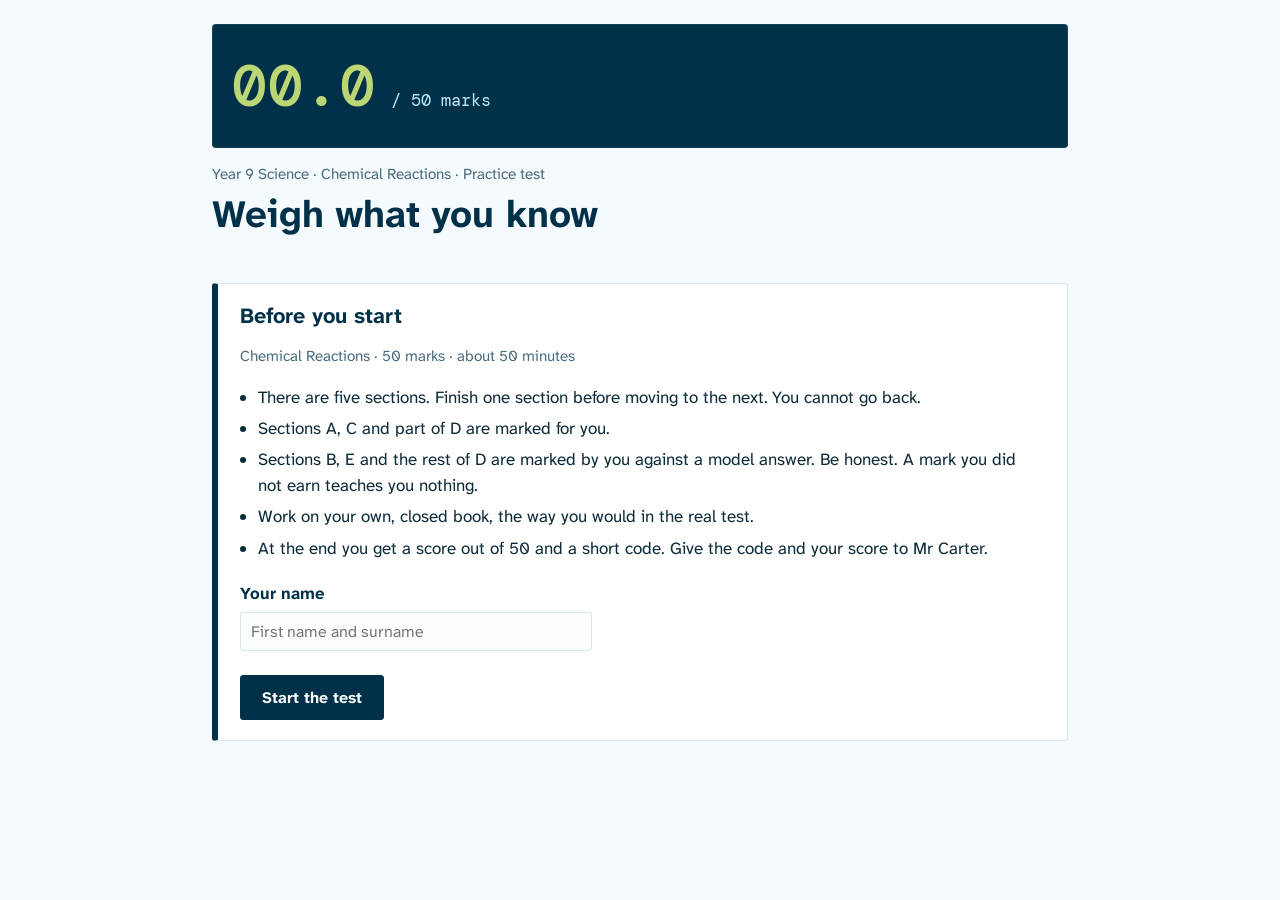
==== commit 1fb5ddae: "Replace lesson site with Chemical Reactions practice test" ====
--- a/index.html
+++ b/index.html
@@ -1,238 +1,670 @@
-<!doctype html>
+<!DOCTYPE html>
 <html lang="en-AU">
 <head>
-  <meta charset="utf-8">
-  <meta name="viewport" content="width=device-width, initial-scale=1">
-  <title>Nothing lost, nothing made | Year 9 Chemistry</title>
-  <meta name="description" content="Year 9 online lesson on the law of conservation of mass, writing chemical equations and balancing them.">
-  <link rel="preconnect" href="https://fonts.googleapis.com">
-  <link rel="preconnect" href="https://fonts.gstatic.com" crossorigin>
-  <link href="https://fonts.googleapis.com/css2?family=Atkinson+Hyperlegible+Next:wght@400;700;800&display=swap" rel="stylesheet">
-  <link rel="stylesheet" href="css/style.css">
+<meta charset="utf-8">
+<meta name="viewport" content="width=device-width, initial-scale=1">
+<title>Chemical Reactions Practice Test — Year 9 Science</title>
+<link rel="preconnect" href="https://fonts.googleapis.com">
+<link rel="preconnect" href="https://fonts.gstatic.com" crossorigin>
+<link href="https://fonts.googleapis.com/css2?family=Atkinson+Hyperlegible+Next:ital,wght@0,400;0,600;0,700;1,400&family=DM+Mono:wght@400;500&display=swap" rel="stylesheet">
+<style>
+:root{
+  --teal:#013148;
+  --teal-mid:#0a4a68;
+  --lime:#BDD675;
+  --coral:#F46E63;
+  --pink:#F38C9F;
+  --sky:#C0E7F8;
+  --sage:#7AC698;
+  --paper:#F4FAFD;
+  --card:#ffffff;
+  --ink:#0d2a38;
+  --muted:#4a6b7c;
+  --rule:#d8e7ee;
+  --accent:var(--sky);
+}
+*{box-sizing:border-box}
+html{-webkit-text-size-adjust:100%}
+body{
+  margin:0;
+  background:var(--paper);
+  color:var(--ink);
+  font-family:"Atkinson Hyperlegible Next",system-ui,sans-serif;
+  font-size:17px;
+  line-height:1.55;
+}
+.wrap{max-width:56rem;margin:0 auto;padding:1.5rem 1.25rem 5rem}
+h1,h2,h3{line-height:1.2;margin:0}
+
+/* ---------- readout ---------- */
+.readout{
+  background:var(--teal);
+  border-radius:4px;
+  padding:1.1rem 1.25rem;
+  display:flex;
+  align-items:baseline;
+  gap:.9rem;
+  flex-wrap:wrap;
+  box-shadow:inset 0 0 0 1px rgba(255,255,255,.08);
+}
+.readout .digits{
+  font-family:"DM Mono",ui-monospace,monospace;
+  font-size:clamp(2.4rem,9vw,3.6rem);
+  font-weight:500;
+  color:var(--lime);
+  letter-spacing:.02em;
+}
+.readout .unit{
+  font-family:"DM Mono",ui-monospace,monospace;
+  color:var(--sky);
+  font-size:1.05rem;
+}
+.readout .tag{
+  margin-left:auto;
+  color:#9dc4d6;
+  font-size:.85rem;
+  font-family:"DM Mono",ui-monospace,monospace;
+}
+
+/* ---------- masthead ---------- */
+header.mast{margin:0 0 1.75rem}
+header.mast .kicker{color:var(--muted);font-size:.95rem;margin:.9rem 0 .3rem}
+header.mast h1{font-size:clamp(1.7rem,5vw,2.4rem);color:var(--teal);font-weight:700}
+
+/* ---------- panels ---------- */
+.panel{
+  background:var(--card);
+  border:1px solid var(--rule);
+  border-left:6px solid var(--accent);
+  border-radius:3px;
+  padding:1.25rem 1.4rem;
+  margin:0 0 1.25rem;
+}
+.panel h2{font-size:1.35rem;color:var(--teal);margin-bottom:.15rem}
+.panel h3{font-size:1.05rem;color:var(--teal);margin:1.4rem 0 .5rem}
+.panel .sub{color:var(--muted);font-size:.95rem}
+ul.plain{margin:.6rem 0 0;padding-left:1.1rem}
+ul.plain li{margin:.3rem 0}
+
+/* ---------- progress ---------- */
+.progress{display:flex;gap:.4rem;margin:0 0 1.1rem;flex-wrap:wrap}
+.progress .step{
+  flex:1 1 4rem;
+  border:1px solid var(--rule);
+  background:#fff;
+  border-radius:2px;
+  padding:.35rem .5rem;
+  font-size:.8rem;
+  color:var(--muted);
+  text-align:center;
+}
+.progress .step.done{background:var(--teal);color:#fff;border-color:var(--teal)}
+.progress .step.now{background:var(--lime);border-color:#9dba52;color:var(--teal);font-weight:700}
+
+/* ---------- questions ---------- */
+.q{padding:1.1rem 0;border-top:1px solid var(--rule)}
+.q:first-of-type{border-top:0}
+.q .stem{display:flex;gap:.7rem;align-items:flex-start}
+.q .num{
+  font-family:"DM Mono",ui-monospace,monospace;
+  color:var(--teal);
+  font-weight:500;
+  min-width:1.9rem;
+}
+.q .marks{color:var(--muted);font-size:.85rem;white-space:nowrap;margin-left:auto;padding-left:.6rem}
+.opts{margin:.6rem 0 0 2.6rem;display:grid;gap:.35rem}
+.opt{display:flex;gap:.6rem;align-items:flex-start;padding:.4rem .55rem;border-radius:3px;cursor:pointer}
+.opt:hover{background:#eef7fb}
+.opt input{margin-top:.35rem;accent-color:var(--teal);width:1.05rem;height:1.05rem;flex:none}
+.opt.correct{background:#e8f5ec;box-shadow:inset 3px 0 0 var(--sage)}
+.opt.wrong{background:#fdecea;box-shadow:inset 3px 0 0 var(--coral)}
+textarea{
+  width:100%;margin:.6rem 0 0;padding:.7rem .8rem;
+  border:1px solid var(--rule);border-radius:3px;
+  font-family:inherit;font-size:1rem;line-height:1.5;background:#fbfdfe;color:var(--ink);
+  resize:vertical;min-height:5.5rem;
+}
+input[type=text],input[type=number]{
+  padding:.5rem .6rem;border:1px solid var(--rule);border-radius:3px;
+  font-family:inherit;font-size:1rem;background:#fbfdfe;color:var(--ink);
+}
+textarea:focus,input:focus,button:focus-visible,.opt:focus-within{outline:3px solid var(--teal);outline-offset:2px}
+
+/* ---------- balancing ---------- */
+.eq{margin:.7rem 0 0 2.6rem;display:flex;flex-wrap:wrap;align-items:center;gap:.4rem;font-size:1.15rem}
+.eq input{width:3.1rem;text-align:center;font-family:"DM Mono",ui-monospace,monospace}
+.eq .arrow{color:var(--teal);padding:0 .2rem}
+.eq.correct input{border-color:var(--sage);background:#eef8f1}
+.eq.wrong input{border-color:var(--coral);background:#fdf0ef}
+
+/* ---------- data table ---------- */
+table.data{border-collapse:collapse;margin:.9rem 0 0;width:100%;font-size:.95rem}
+table.data th,table.data td{border:1px solid var(--rule);padding:.45rem .6rem;text-align:left}
+table.data th{background:#eef7fb;color:var(--teal)}
+table.data td:first-child{font-family:"DM Mono",ui-monospace,monospace}
+
+/* ---------- self marking ---------- */
+.model{
+  margin:.7rem 0 0 2.6rem;background:#f3f9f5;border-left:4px solid var(--sage);
+  padding:.7rem .9rem;border-radius:0 3px 3px 0;font-size:.97rem;
+}
+.model strong{color:var(--teal)}
+.marker{margin:.7rem 0 0 2.6rem;display:flex;gap:.45rem;align-items:center;flex-wrap:wrap}
+.marker .lab{font-size:.9rem;color:var(--muted);margin-right:.2rem}
+.marker button{
+  font-family:"DM Mono",ui-monospace,monospace;font-size:1rem;
+  min-width:2.5rem;padding:.35rem .5rem;cursor:pointer;
+  border:1px solid var(--rule);background:#fff;color:var(--ink);border-radius:3px;
+}
+.marker button[aria-pressed=true]{background:var(--teal);color:#fff;border-color:var(--teal)}
+.fb{margin:.55rem 0 0 2.6rem;font-size:.95rem;font-weight:600}
+.fb.ok{color:#2f7a4d}
+.fb.no{color:#c0392b}
+.hidden{display:none}
+
+/* ---------- buttons ---------- */
+.actions{display:flex;gap:.7rem;flex-wrap:wrap;margin:1.5rem 0 0}
+.btn{
+  font-family:inherit;font-size:1rem;font-weight:700;
+  padding:.7rem 1.3rem;border-radius:3px;cursor:pointer;border:1px solid var(--teal);
+  background:var(--teal);color:#fff;
+}
+.btn:hover{background:var(--teal-mid)}
+.btn.ghost{background:#fff;color:var(--teal)}
+.btn.ghost:hover{background:#eef7fb}
+.btn:disabled{opacity:.45;cursor:not-allowed}
+
+/* ---------- results ---------- */
+.scoretable{border-collapse:collapse;width:100%;margin:1.1rem 0 0}
+.scoretable th,.scoretable td{border-bottom:1px solid var(--rule);padding:.55rem .4rem;text-align:left}
+.scoretable th{color:var(--teal);font-size:.9rem}
+.scoretable td.n{font-family:"DM Mono",ui-monospace,monospace;text-align:right;white-space:nowrap}
+.scoretable tr.total td{font-weight:700;border-top:2px solid var(--teal);border-bottom:0}
+.code{
+  margin:1.3rem 0 0;background:var(--teal);color:#fff;border-radius:4px;padding:1rem 1.2rem;
+}
+.code .val{font-family:"DM Mono",ui-monospace,monospace;font-size:2rem;color:var(--lime);letter-spacing:.12em}
+.code p{margin:.4rem 0 0;font-size:.93rem;color:#bcd9e6}
+.timer{font-family:"DM Mono",ui-monospace,monospace;color:var(--muted);font-size:.9rem}
+
+@media (max-width:520px){
+  .opts,.eq,.model,.marker,.fb{margin-left:0}
+  body{font-size:16px}
+}
+@media (prefers-reduced-motion:no-preference){
+  .panel{animation:rise .25s ease-out}
+  @keyframes rise{from{opacity:0;transform:translateY(6px)}to{opacity:1;transform:none}}
+}
+@media print{
+  .actions,.progress{display:none}
+  body{background:#fff}
+}
+</style>
 </head>
-<body class="home">
-  <div class="site-bar">
-    <div class="wrap"><strong>Seaford Secondary College</strong><span>Year 9 Science: Chemical sciences</span></div>
+<body>
+<div class="wrap">
+
+<header class="mast">
+  <div class="readout">
+    <span class="digits" id="readout">00.0</span>
+    <span class="unit">/ 50 marks</span>
+    <span class="tag" id="timer"></span>
   </div>
-
-  <main>
-    <section class="hero wrap">
-      <div class="hero-text">
-        <h1><span>Nothing lost,</span><span>nothing made.</span></h1>
-        <p class="lede">In a chemical reaction, atoms swap partners but never disappear. In this lesson you will prove it, write it down as an equation, and balance it.</p>
-        <a class="btn btn-primary" id="startBtn" href="activities/nothing-is-lost.html">Start activity 1</a>
-      </div>
-
-      <figure class="hero-scale part-3">
-        <svg viewBox="0 0 520 330" role="img" aria-labelledby="scaleTitle">
-          <title id="scaleTitle">A balance scale weighing the atoms on each side of the equation for making water</title>
-          <rect x="195" y="300" width="130" height="16" rx="8" fill="#013148"/>
-          <rect x="254" y="92" width="12" height="212" fill="#013148"/>
-          <g id="beam" style="transform-box: view-box; transform-origin: 260px 90px;">
-            <rect x="70" y="85" width="380" height="10" rx="5" fill="#013148"/>
-          </g>
-          <g class="pan" id="panL">
-            <line x1="0" y1="0" x2="-72" y2="118" stroke="#013148" stroke-width="2"/>
-            <line x1="0" y1="0" x2="72" y2="118" stroke="#013148" stroke-width="2"/>
-            <g id="partsL"></g>
-            <path d="M -88 118 Q 0 158 88 118 Z" fill="#FFFFFF" stroke="#013148" stroke-width="3"/>
-            <text x="0" y="174" text-anchor="middle" font-size="15" font-weight="700" fill="#45606F">Reactants</text>
-          </g>
-          <g class="pan" id="panR">
-            <line x1="0" y1="0" x2="-72" y2="118" stroke="#013148" stroke-width="2"/>
-            <line x1="0" y1="0" x2="72" y2="118" stroke="#013148" stroke-width="2"/>
-            <g id="partsR"></g>
-            <path d="M -88 118 Q 0 158 88 118 Z" fill="#FFFFFF" stroke="#013148" stroke-width="3"/>
-            <text x="0" y="174" text-anchor="middle" font-size="15" font-weight="700" fill="#45606F">Products</text>
-          </g>
-          <circle cx="260" cy="90" r="11" fill="#BDD675" stroke="#013148" stroke-width="3"/>
-        </svg>
-
-        <div class="scale-eq" id="scaleEq" aria-label="Equation with adjustable coefficients"></div>
-        <div class="scale-readout">
-          <div>Left side <br><b id="countL">2 H, 2 O</b></div>
-          <div>Right side <br><b id="countR">2 H, 1 O</b></div>
-        </div>
-        <p class="scale-status" id="scaleStatus" aria-live="polite"></p>
-        <figcaption>The scale weighs the atoms written on each side. Change the big numbers until it sits level.</figcaption>
-      </figure>
-    </section>
-
-    <section class="intentions wrap">
-      <div>
-        <h2>Learning intentions</h2>
-        <ul>
-          <li>Understand that atoms are rearranged, not created or destroyed, in a chemical reaction.</li>
-          <li>Learn how to represent reactions with word equations and symbol equations.</li>
-          <li>Learn how to balance a chemical equation.</li>
-        </ul>
-      </div>
-      <div>
-        <h2>Success criteria</h2>
-        <p>I can:</p>
-        <ul>
-          <li>explain the law of conservation of mass using the idea of atoms</li>
-          <li>predict and explain mass changes in open and closed systems</li>
-          <li>calculate a missing mass in a reaction</li>
-          <li>write a word equation from a description</li>
-          <li>count the atoms in a chemical formula</li>
-          <li>balance an equation by changing coefficients, not subscripts</li>
-        </ul>
-      </div>
-    </section>
-
-    <section class="path wrap" aria-labelledby="pathTitle">
-      <div class="path-head">
-        <h2 id="pathTitle">Your activities</h2>
-        <div class="path-progress">
-          <p id="progressText">0 of 11 complete</p>
-          <div class="meter"><span id="progressMeter"></span></div>
-        </div>
-      </div>
-      <p class="small">Work through them in order. Your ticks are saved on this device and browser.</p>
-      <div id="activityList"></div>
-    </section>
-
-    <section class="keywords wrap" aria-labelledby="kwTitle">
-      <h2 id="kwTitle" class="section-title part-1">Key words</h2>
-      <dl>
-        <div><dt>Reactant</dt><dd>A substance you start with. Reactants go on the left of the arrow.</dd></div>
-        <div><dt>Product</dt><dd>A new substance made in the reaction. Products go on the right.</dd></div>
-        <div><dt>Law of conservation of mass</dt><dd>The total mass of the reactants equals the total mass of the products.</dd></div>
-        <div><dt>Closed system</dt><dd>A setup nothing can get into or out of, such as a sealed bottle.</dd></div>
-        <div><dt>Open system</dt><dd>A setup where substances, especially gases, can enter or escape.</dd></div>
-        <div><dt>Chemical formula</dt><dd>Symbols and numbers that show the atoms in a substance, such as H<sub>2</sub>O.</dd></div>
-        <div><dt>Subscript</dt><dd>The small number after a symbol. It counts atoms inside one particle.</dd></div>
-        <div><dt>Coefficient</dt><dd>The big number in front of a formula. It counts whole particles.</dd></div>
-        <div><dt>Balanced equation</dt><dd>An equation with the same number of each type of atom on both sides.</dd></div>
-      </dl>
-    </section>
-  </main>
-
-  <footer class="site-foot">
-    <div class="wrap">
-      <span>Year 9 Science, Seaford Secondary College. Australian Curriculum: AC9S9U07</span>
-      <button type="button" id="resetBtn">Clear my ticks</button>
+  <p class="kicker">Year 9 Science · Chemical Reactions · Practice test</p>
+  <h1>Weigh what you know</h1>
+</header>
+
+<div class="progress" id="progress" hidden></div>
+<main id="main"></main>
+
+</div>
+
+<script>
+"use strict";
+
+/* ============ content ============ */
+
+const SECTIONS = [
+  {
+    id:"A", title:"Section A — Multiple choice", accent:"var(--lime)",
+    blurb:"Choose the best answer. One mark each.", marks:10,
+    items:[
+      {t:"mc", q:"A substance made of two or more different elements chemically joined together is called:",
+       opts:["a mixture","an element","a compound","a solution"], a:2, m:1},
+      {t:"mc", q:"Which of the following is an element?",
+       opts:["NaCl","Fe","CO<sub>2</sub>","Air"], a:1, m:1},
+      {t:"mc", q:"How many atoms in total are in one unit of Ca(NO<sub>3</sub>)<sub>2</sub>?",
+       opts:["5","6","9","11"], a:2, m:1},
+      {t:"mc", q:"How many oxygen atoms are in Al<sub>2</sub>(SO<sub>4</sub>)<sub>3</sub>?",
+       opts:["4","7","9","12"], a:3, m:1},
+      {t:"mc", q:"Which of the following is a chemical change?",
+       opts:["Crushing chalk into powder","Iron rusting in damp air","Boiling water in a kettle","Dissolving sugar in tea"], a:1, m:1},
+      {t:"mc", q:"Which observation is the strongest evidence that a chemical reaction has occurred?",
+       opts:["A solid dissolving to make a clear solution","Steam rising from a hot beaker","A new gas bubbling out of a mixture that also gets hot","A liquid changing shape when it is poured"], a:2, m:1},
+      {t:"mc", q:"In the equation 2Na + Cl<sub>2</sub> → 2NaCl, the product is:",
+       opts:["Na only","Cl<sub>2</sub> only","2Na and Cl<sub>2</sub>","2NaCl"], a:3, m:1},
+      {t:"mc", q:"The state symbol (s) tells you the substance is:",
+       opts:["a solid","dissolved in water","a gas","a pure liquid"], a:0, m:1},
+      {t:"mc", q:"Iron wool is heated in an open crucible sitting on a balance. It glows and turns black. The balance reading will:",
+       opts:["increase","decrease","stay the same","decrease then increase"], a:0, m:1},
+      {t:"mc", q:"When you balance an equation, which part of a formula must you never change?",
+       opts:["the coefficient in front","the subscripts inside","the state symbol","the arrow"], a:1, m:1}
+    ]
+  },
+  {
+    id:"B", title:"Section B — Short answer", accent:"var(--coral)",
+    blurb:"Write your answer, then mark yourself against the model answer. 14 marks.", marks:14,
+    items:[
+      {t:"self", q:"Explain the difference between an element and a compound.", m:2,
+       model:"An element contains only one type of atom and cannot be broken down into anything simpler by a chemical reaction (for example copper, Cu). A compound contains two or more different elements chemically bonded together in fixed proportions, and it can be broken down chemically into its elements (for example water, H<sub>2</sub>O).",
+       guide:"1 mark for each idea, clearly stated. An example on its own does not earn the mark."},
+      {t:"self", q:"State how many atoms of each element are in Mg(NO<sub>3</sub>)<sub>2</sub>.", m:2,
+       model:"Magnesium: 1. Nitrogen: 2. Oxygen: 6. The subscript 2 outside the bracket multiplies everything inside it.",
+       guide:"2 marks for all three correct. 1 mark for one error. 0 for two or more errors."},
+      {t:"self", q:"Define a chemical change and give one example.", m:2,
+       model:"A chemical change produces one or more new substances with different properties, and it is usually difficult to reverse. Example: burning methane in a Bunsen burner produces carbon dioxide and water.",
+       guide:"1 mark for the definition mentioning new substances, 1 mark for a valid example."},
+      {t:"self", q:"List four observable signs that a chemical reaction has occurred.", m:2,
+       model:"Any four of: a colour change, a gas produced (bubbling or fizzing), a precipitate (solid) forming, a temperature change, light or sound produced, a new smell.",
+       guide:"2 marks for four correct signs, 1 mark for two or three, 0 for one."},
+      {t:"self", q:"Explain the difference between the state symbols (g) and (aq).", m:3,
+       model:"(g) means the substance is a gas: its particles are spread far apart and move freely, filling whatever container it is in. (aq) means aqueous: the substance is dissolved in water, so its particles are mixed among the water particles. A substance labelled (aq) is not a gas, and it is not pure water either, it is a solution.",
+       guide:"1 mark for gas explained, 1 mark for dissolved in water explained, 1 mark for making the contrast clear."},
+      {t:"self", q:"State the law of conservation of mass, then explain in terms of atoms why it must be true.", m:3,
+       model:"The law of conservation of mass says that in a chemical reaction the total mass of the reactants equals the total mass of the products. Mass is not created or destroyed. This must be true because a reaction only rearranges atoms: the bonds between atoms break and new bonds form, but no atom disappears and no new atom appears. The same atoms are present before and after, so the total mass is unchanged.",
+       guide:"1 mark for stating the law, 1 mark for atoms being rearranged not created or destroyed, 1 mark for linking the same atoms to the same total mass."}
+    ]
+  },
+  {
+    id:"C", title:"Section C — Balancing equations", accent:"var(--sky)",
+    blurb:"Type a coefficient in every box. Use 1 where no extra number is needed. 2 marks each.", marks:8,
+    items:[
+      {t:"bal", m:2, parts:["N<sub>2</sub>","H<sub>2</sub>"], prods:["NH<sub>3</sub>"], a:[1,3,2]},
+      {t:"bal", m:2, parts:["Na","Cl<sub>2</sub>"], prods:["NaCl"], a:[2,1,2]},
+      {t:"bal", m:2, parts:["C<sub>3</sub>H<sub>8</sub>","O<sub>2</sub>"], prods:["CO<sub>2</sub>","H<sub>2</sub>O"], a:[1,5,3,4]},
+      {t:"bal", m:2, parts:["Fe","O<sub>2</sub>"], prods:["Fe<sub>2</sub>O<sub>3</sub>"], a:[4,3,2]}
+    ]
+  },
+  {
+    id:"D", title:"Section D — Practical and data", accent:"var(--sage)",
+    blurb:"Use the results table to answer the questions. 10 marks.", marks:10,
+    intro:`<p>A Year 9 class dropped marble chips (calcium carbonate) into hydrochloric acid and recorded the mass of the container and contents every 30 seconds. They ran the reaction twice, once in an open conical flask and once in a sealed plastic bottle.</p>
+    <table class="data">
+      <thead><tr><th>Time (s)</th><th>Open flask (g)</th><th>Sealed bottle (g)</th></tr></thead>
+      <tbody>
+        <tr><td>0</td><td>210.50</td><td>210.50</td></tr>
+        <tr><td>30</td><td>209.62</td><td>210.50</td></tr>
+        <tr><td>60</td><td>209.05</td><td>210.50</td></tr>
+        <tr><td>90</td><td>208.74</td><td>210.50</td></tr>
+        <tr><td>120</td><td>208.66</td><td>210.50</td></tr>
+        <tr><td>150</td><td>208.66</td><td>210.50</td></tr>
+      </tbody>
+    </table>`,
+    items:[
+      {t:"num", q:"Calculate the total mass lost from the open flask. Give your answer in grams.", m:2, a:1.84, tol:0.005, unit:"g",
+       model:"210.50 g − 208.66 g = 1.84 g"},
+      {t:"text", q:"Name the gas that escaped from the open flask.", m:1, accept:["carbon dioxide","co2","co₂","carbon dioxide gas"],
+       model:"Carbon dioxide."},
+      {t:"self", q:"Explain why the mass of the open flask decreased.", m:1,
+       model:"The carbon dioxide produced by the reaction escaped from the open flask into the room, so the gas was no longer being weighed.",
+       guide:"1 mark for gas leaving the open system."},
+      {t:"self", q:"Explain why the mass of the sealed bottle did not change.", m:2,
+       model:"The bottle was sealed, so the carbon dioxide could not escape. It stayed inside the bottle and was still sitting on the balance, so every atom present at the start was still being weighed at the end. The atoms were only rearranged into new substances, not lost.",
+       guide:"1 mark for the gas being trapped, 1 mark for linking this to no atoms leaving the system."},
+      {t:"self", q:"The open flask reading stopped changing after 120 seconds. What does this tell you about the reaction?", m:2,
+       model:"The reaction had finished by 120 seconds. No more gas was being produced, so no more mass was being lost. One of the reactants, most likely the marble chips or the acid, had been completely used up.",
+       guide:"1 mark for the reaction finishing, 1 mark for a reactant being used up or no more gas being produced."},
+      {t:"self", q:"Do these results support the law of conservation of mass? Justify your answer using the data.", m:2,
+       model:"Yes. The sealed bottle stayed at 210.50 g for the whole 150 seconds, which shows that when nothing can escape, the total mass does not change. The open flask appeared to lose 1.84 g, but that mass was not destroyed. It left as carbon dioxide gas. If that escaped gas could have been weighed as well, the total would still be 210.50 g.",
+       guide:"1 mark for using the sealed bottle data as evidence, 1 mark for explaining the open flask loss as escaped gas rather than destroyed mass."}
+    ]
+  },
+  {
+    id:"E", title:"Section E — Extended response", accent:"var(--pink)",
+    blurb:"Answer in full paragraphs using correct scientific vocabulary. 8 marks.", marks:8,
+    intro:`<p>A student seals two spoons of bicarbonate of soda and a beaker of vinegar inside a strong zip-lock bag and places the whole bag on an electronic balance. The mixture fizzes loudly, the bag puffs up like a pillow, and the bag feels cold to touch. Through all of this the balance reading stays exactly the same.</p>
+    <p>The student then opens one corner of the bag. The reading immediately begins to drop.</p>`,
+    items:[
+      {t:"essay", m:8,
+       q:"Explain the chemistry of what has happened. In your answer you should:",
+       bullets:[
+         "state whether this is a physical or a chemical change, and give two signs as evidence",
+         "name the reactants and the products, and write a word equation",
+         "explain why the balance reading did not change while the bag was sealed, referring to the law of conservation of mass",
+         "explain why the reading dropped once the bag was opened, and predict what the balance would have shown if the reaction had been run in an open beaker from the start"
+       ],
+       model:`<p><strong>Chemical change (2 marks).</strong> This is a chemical change. Evidence includes the production of a new gas (fizzing and the bag inflating) and the temperature drop, which shows energy was absorbed. A new substance has been made and the change cannot easily be reversed.</p>
+       <p><strong>Reactants, products and word equation (2 marks).</strong> The reactants are bicarbonate of soda (sodium hydrogen carbonate) and vinegar (acetic acid). The products are carbon dioxide gas, water and a salt (sodium acetate).<br>
+       bicarbonate of soda + vinegar → carbon dioxide + water + sodium acetate</p>
+       <p><strong>Why the sealed reading stayed the same (2 marks).</strong> The bag was a closed system. The carbon dioxide produced was trapped inside the bag, so it was still being weighed by the balance even though it had changed from a solid and a liquid into a gas. The reaction only rearranged the atoms present at the start. No atoms were created and none were destroyed, so the total mass stayed the same. This is the law of conservation of mass.</p>
+       <p><strong>Opening the bag, and the open beaker prediction (2 marks).</strong> Opening the corner turned the closed system into an open one. The carbon dioxide escaped into the room, so it was no longer sitting on the balance and the reading fell. The mass was not destroyed, it just left the balance. If the reaction had been run in an open beaker from the start, the reading would have fallen steadily from the beginning and then levelled off once the reaction finished, because the gas would have escaped as fast as it was made.</p>`,
+       guide:"Award up to 2 marks for each of the four bullet points. Full marks need correct vocabulary: reactants, products, closed system, conservation of mass."}
+    ]
+  }
+];
+
+/* ============ state ============ */
+
+const state = { idx:-1, mc:{}, bal:{}, num:{}, txt:{}, self:{}, essay:"", name:"", started:null, checked:{} };
+const el = id => document.getElementById(id);
+const main = el("main");
+
+/* ============ helpers ============ */
+
+function key(sec,i){ return sec.id + i; }
+
+function sectionScore(sec){
+  let s = 0;
+  sec.items.forEach((it,i)=>{
+    const k = key(sec,i);
+    if(it.t==="mc"){ if(state.mc[k]===it.a) s += it.m; }
+    else if(it.t==="bal"){ if(balCorrect(it,k)) s += it.m; }
+    else if(it.t==="num"){ if(numCorrect(it,k)) s += it.m; }
+    else if(it.t==="text"){ s += textCorrect(it,k) ? it.m : (state.self[k] || 0); }
+    else { s += (state.self[k] || 0); }
+  });
+  return s;
+}
+
+function balCorrect(it,k){
+  const v = state.bal[k];
+  if(!v) return false;
+  return it.a.every((n,j)=> Number(v[j]) === n);
+}
+function numCorrect(it,k){
+  const v = parseFloat(state.num[k]);
+  return !isNaN(v) && Math.abs(v - it.a) <= it.tol;
+}
+function textCorrect(it,k){
+  const v = (state.txt[k]||"").trim().toLowerCase().replace(/[.,]/g,"");
+  return it.accept.some(a => v === a || v.includes(a));
+}
+function totalScore(){ return SECTIONS.reduce((t,s)=> t + sectionScore(s), 0); }
+
+function setReadout(val,max){
+  el("readout").textContent = Number(val).toFixed(1).padStart(4,"0");
+  if(max) document.querySelector(".readout .unit").textContent = "/ " + max + " marks";
+}
+
+function drawProgress(){
+  const p = el("progress");
+  if(state.idx < 0){ p.hidden = true; return; }
+  p.hidden = false;
+  p.innerHTML = SECTIONS.map((s,i)=>{
+    const cls = i < state.idx ? "step done" : (i === state.idx ? "step now" : "step");
+    return `<div class="${cls}">${s.id} · ${s.marks}</div>`;
+  }).join("") + `<div class="${state.idx>=SECTIONS.length?"step now":"step"}">Result</div>`;
+}
+
+function startTimer(){
+  state.started = Date.now();
+  const t = el("timer");
+  setInterval(()=>{
+    if(!state.started) return;
+    const s = Math.floor((Date.now()-state.started)/1000);
+    t.textContent = String(Math.floor(s/60)).padStart(2,"0") + ":" + String(s%60).padStart(2,"0");
+  },1000);
+}
+
+/* completion code: derived from the score so the teacher can verify it */
+function makeCode(score){
+  const L = "BCDFGHJKLMNPQRSTVWXYZ";
+  const a = L[(score*5+3) % 21];
+  const b = L[(score*11+7) % 21];
+  const n = String((score*13+29) % 100).padStart(2,"0");
+  return a + b + n;
+}
+
+/* ============ screens ============ */
+
+function renderIntro(){
+  main.innerHTML = `
+  <section class="panel" style="--accent:var(--teal)">
+    <h2>Before you start</h2>
+    <p class="sub">Chemical Reactions · 50 marks · about 50 minutes</p>
+    <ul class="plain">
+      <li>There are five sections. Finish one section before moving to the next. You cannot go back.</li>
+      <li>Sections A, C and part of D are marked for you.</li>
+      <li>Sections B, E and the rest of D are marked by you against a model answer. Be honest. A mark you did not earn teaches you nothing.</li>
+      <li>Work on your own, closed book, the way you would in the real test.</li>
+      <li>At the end you get a score out of 50 and a short code. Give the code and your score to Mr Carter.</li>
+    </ul>
+    <h3>Your name</h3>
+    <input type="text" id="nameIn" placeholder="First name and surname" style="width:min(100%,22rem)" autocomplete="name">
+    <div class="actions">
+      <button class="btn" id="go">Start the test</button>
     </div>
-  </footer>
-
-  <script src="js/lesson.js"></script>
-  <script>
-  (function () {
-    const { ACTIVITIES, PARTS, Progress, el, stepper, Chem } = Lesson;
-
-    /* ----- Activity list ----- */
-    function renderList() {
-      const list = document.getElementById('activityList');
-      list.innerHTML = '';
-      [1, 2, 3].forEach(p => {
-        const part = el('section', { class: 'part part-' + p });
-        const acts = ACTIVITIES.filter(a => a.part === p);
-        part.append(el('h3', { class: 'part-title', html: 'Part ' + p + ': ' + PARTS[p].name + '<small>' + acts.length + ' activities</small>' }));
-        const ul = el('ul', { class: 'act-list' });
-        acts.forEach(a => {
-          const n = ACTIVITIES.indexOf(a) + 1;
-          const done = Progress.isDone(a.id);
-          ul.append(el('li', null, [
-            el('a', { class: 'act' + (done ? ' done' : ''), href: 'activities/' + a.file }, [
-              el('span', { class: 'act-num', 'aria-hidden': 'true', text: done ? '\u2713' : String(n) }),
-              el('span', null, [
-                el('span', { class: 'act-title', text: n + '. ' + a.title }),
-                el('span', { class: 'act-blurb', text: a.blurb })
-              ]),
-              el('span', { class: 'act-meta' }, [
-                el('span', { class: 'act-type', text: a.type }), el('br'),
-                document.createTextNode('About ' + a.mins + ' min'),
-                done ? el('span', { class: 'act-done', text: 'Completed' }) : null
-              ])
-            ])
-          ]));
-        });
-        part.append(ul);
-        list.append(part);
+  </section>`;
+  el("go").onclick = ()=>{
+    state.name = el("nameIn").value.trim();
+    state.idx = 0;
+    startTimer();
+    renderSection();
+  };
+}
+
+function itemHTML(sec,it,i){
+  const k = key(sec,i);
+  const num = globalNumber(sec,i);
+  let body = "";
+
+  if(it.t==="mc"){
+    body = `<div class="opts" role="radiogroup" aria-label="Question ${num}">` +
+      it.opts.map((o,j)=>`
+        <label class="opt" data-k="${k}" data-j="${j}">
+          <input type="radio" name="q${k}" value="${j}">
+          <span>${o}</span>
+        </label>`).join("") + `</div>`;
+  }
+  else if(it.t==="bal"){
+    let n = 0, html = "";
+    it.parts.forEach((p,j)=>{
+      if(j) html += `<span>+</span>`;
+      html += `<input type="number" min="1" max="20" inputmode="numeric" aria-label="coefficient ${n+1}" data-k="${k}" data-j="${n}"><span>${p}</span>`;
+      n++;
+    });
+    html += `<span class="arrow">→</span>`;
+    it.prods.forEach((p,j)=>{
+      if(j) html += `<span>+</span>`;
+      html += `<input type="number" min="1" max="20" inputmode="numeric" aria-label="coefficient ${n+1}" data-k="${k}" data-j="${n}"><span>${p}</span>`;
+      n++;
+    });
+    body = `<div class="eq" id="eq${k}">${html}</div>`;
+  }
+  else if(it.t==="num"){
+    body = `<div class="opts"><span><input type="number" step="0.01" data-num="${k}" style="width:7rem"> ${it.unit}</span></div>`;
+  }
+  else if(it.t==="text"){
+    body = `<div class="opts"><input type="text" data-txt="${k}" style="width:min(100%,18rem)"></div>`;
+  }
+  else if(it.t==="essay"){
+    body = `<ul class="plain">${it.bullets.map(b=>`<li>${b}</li>`).join("")}</ul>
+      <textarea data-essay="1" rows="14" placeholder="Write your full answer here."></textarea>`;
+  }
+  else {
+    body = `<textarea data-self="${k}" placeholder="Write your answer here."></textarea>`;
+  }
+
+  return `<div class="q">
+    <div class="stem">
+      <span class="num">${num}.</span>
+      <span>${it.q || ""}</span>
+      <span class="marks">${it.m} ${it.m===1?"mark":"marks"}</span>
+    </div>
+    ${body}
+    <div class="fb hidden" id="fb${k}"></div>
+    <div class="model hidden" id="md${k}"></div>
+    <div class="marker hidden" id="mk${k}"></div>
+  </div>`;
+}
+
+function globalNumber(sec,i){
+  let n = 0;
+  for(const s of SECTIONS){
+    if(s.id === sec.id) return n + i + 1;
+    n += s.items.length;
+  }
+  return n + i + 1;
+}
+
+function renderSection(){
+  const sec = SECTIONS[state.idx];
+  drawProgress();
+  setReadout(totalScore(), 50);
+  main.innerHTML = `
+  <section class="panel" style="--accent:${sec.accent}">
+    <h2>${sec.title}</h2>
+    <p class="sub">${sec.blurb}</p>
+    ${sec.intro || ""}
+    ${sec.items.map((it,i)=>itemHTML(sec,it,i)).join("")}
+    <div class="actions">
+      <button class="btn" id="check">Check this section</button>
+      <button class="btn ghost hidden" id="next">Next section</button>
+    </div>
+  </section>`;
+  window.scrollTo({top:0,behavior:"instant"});
+  wireInputs(sec);
+  el("check").onclick = ()=>checkSection(sec);
+  el("next").onclick = ()=>{
+    state.idx++;
+    if(state.idx >= SECTIONS.length) renderResults(); else renderSection();
+  };
+}
+
+function wireInputs(sec){
+  main.querySelectorAll(".opt").forEach(l=>{
+    l.addEventListener("click", ()=>{
+      state.mc[l.dataset.k] = Number(l.dataset.j);
+    });
+  });
+  main.querySelectorAll(".eq input").forEach(inp=>{
+    inp.addEventListener("input", ()=>{
+      const k = inp.dataset.k;
+      state.bal[k] = state.bal[k] || [];
+      state.bal[k][Number(inp.dataset.j)] = inp.value;
+    });
+  });
+  main.querySelectorAll("[data-num]").forEach(inp=>{
+    inp.addEventListener("input", ()=> state.num[inp.dataset.num] = inp.value);
+  });
+  main.querySelectorAll("[data-txt]").forEach(inp=>{
+    inp.addEventListener("input", ()=> state.txt[inp.dataset.txt] = inp.value);
+  });
+  main.querySelectorAll("[data-essay]").forEach(t=>{
+    t.addEventListener("input", ()=> state.essay = t.value);
+  });
+}
+
+function checkSection(sec){
+  sec.items.forEach((it,i)=>{
+    const k = key(sec,i);
+    const fb = el("fb"+k), md = el("md"+k), mk = el("mk"+k);
+
+    if(it.t==="mc"){
+      main.querySelectorAll(`.opt[data-k="${k}"]`).forEach(l=>{
+        const j = Number(l.dataset.j);
+        l.querySelector("input").disabled = true;
+        if(j === it.a) l.classList.add("correct");
+        else if(state.mc[k] === j) l.classList.add("wrong");
       });
-      const count = Progress.doneCount();
-      document.getElementById('progressText').textContent = count + ' of ' + ACTIVITIES.length + ' complete';
-      document.getElementById('progressMeter').style.width = (count / ACTIVITIES.length * 100) + '%';
-      const btn = document.getElementById('startBtn');
-      const nextIdx = ACTIVITIES.findIndex(a => !Progress.isDone(a.id));
-      if (count === 0) { btn.textContent = 'Start activity 1'; btn.href = 'activities/' + ACTIVITIES[0].file; }
-      else if (nextIdx === -1) { btn.textContent = 'All done. Review any activity below'; btn.href = '#pathTitle'; }
-      else { btn.textContent = 'Continue with activity ' + (nextIdx + 1); btn.href = 'activities/' + ACTIVITIES[nextIdx].file; }
+      const right = state.mc[k] === it.a;
+      fb.className = "fb " + (right ? "ok" : "no");
+      fb.textContent = right ? "Correct. 1 mark." : "Not this time. The green option is the answer. 0 marks.";
+      fb.classList.remove("hidden");
     }
-    renderList();
-    document.getElementById('resetBtn').addEventListener('click', () => {
-      if (confirm('Clear all ticks and saved progress on this device?')) { Progress.reset(); renderList(); }
-    });
-
-    /* ----- Balance scale hero ----- */
-    const eq = { reactants: ['H2', 'O2'], products: ['H2O'] };
-    const coefs = [1, 1, 1];
-    const SVGNS = 'http://www.w3.org/2000/svg';
-    const ATOM = { H: { r: 9.5, fill: '#FFFFFF' }, O: { r: 13.5, fill: '#F46E63' } };
-
-    function circle(g, x, y, e) {
-      const c = document.createElementNS(SVGNS, 'circle');
-      c.setAttribute('cx', x); c.setAttribute('cy', y); c.setAttribute('r', ATOM[e].r);
-      c.setAttribute('fill', ATOM[e].fill); c.setAttribute('stroke', '#013148'); c.setAttribute('stroke-width', '2');
-      g.append(c);
+    else if(it.t==="bal"){
+      const eq = el("eq"+k);
+      const right = balCorrect(it,k);
+      eq.classList.add(right ? "correct" : "wrong");
+      eq.querySelectorAll("input").forEach(x=>x.disabled = true);
+      fb.className = "fb " + (right ? "ok" : "no");
+      fb.textContent = right ? "Balanced correctly. 2 marks." : "Not balanced. Correct coefficients: " + it.a.join(", ") + ". 0 marks.";
+      fb.classList.remove("hidden");
     }
-    function drawMol(g, type, x, y) {
-      if (type === 'H2') { circle(g, x - 8, y + 4, 'H'); circle(g, x + 8, y + 4, 'H'); }
-      if (type === 'O2') { circle(g, x - 10.5, y, 'O'); circle(g, x + 10.5, y, 'O'); }
-      if (type === 'H2O') { circle(g, x - 13, y - 9, 'H'); circle(g, x + 13, y - 9, 'H'); circle(g, x, y, 'O'); }
-    }
-    function drawPan(gId, mols) {
-      const g = document.getElementById(gId);
-      g.innerHTML = '';
-      const slots = [-60, -20, 20, 60];
-      mols.forEach((m, i) => {
-        const row = Math.floor(i / 4), col = i % 4;
-        drawMol(g, m, slots[col], 106 - row * 32);
-      });
-    }
-
-    function update() {
-      const [a, b, c] = coefs;
-      drawPan('partsL', Array(a).fill('H2').concat(Array(b).fill('O2')));
-      drawPan('partsR', Array(c).fill('H2O'));
-
-      const massL = a * 2 + b * 32, massR = c * 18;
-      const d = massL - massR;
-      const tilt = d === 0 ? 0 : Math.sign(d) * Math.min(16, 4 + Math.abs(d) * 0.25);
-      const ang = -tilt * Math.PI / 180;
-      document.getElementById('beam').style.transform = 'rotate(' + (-tilt) + 'deg)';
-      const L = 180;
-      const lx = 260 - L * Math.cos(ang), ly = 90 - L * Math.sin(ang);
-      const rx = 260 + L * Math.cos(ang), ry = 90 + L * Math.sin(ang);
-      document.getElementById('panL').style.transform = 'translate(' + lx + 'px,' + ly + 'px)';
-      document.getElementById('panR').style.transform = 'translate(' + rx + 'px,' + ry + 'px)';
-
-      const s = Chem.status(eq, coefs);
-      const byEl = {}; s.rows.forEach(r => { byEl[r.el] = r; });
-      document.getElementById('countL').textContent = byEl.H.left + ' H, ' + byEl.O.left + ' O';
-      document.getElementById('countR').textContent = byEl.H.right + ' H, ' + byEl.O.right + ' O';
-      const msg = document.getElementById('scaleStatus');
-      if (!s.balanced) {
-        msg.textContent = 'Not balanced. ' + s.rows.filter(r => r.left !== r.right)
-          .map(r => Chem.NAMES[r.el][0].toUpperCase() + Chem.NAMES[r.el].slice(1) + ' atoms: ' + r.left + ' on the left, ' + r.right + ' on the right.').join(' ');
-      } else if (!s.simplest) {
-        msg.textContent = 'Level, but not finished. Every number can be divided by ' + s.divisor + '.';
-      } else {
-        msg.textContent = 'Balanced. ' + byEl.H.left + ' hydrogen and ' + byEl.O.left + ' oxygen atoms on each side, so no mass goes missing.';
+    else if(it.t==="num" || it.t==="text"){
+      const right = it.t==="num" ? numCorrect(it,k) : textCorrect(it,k);
+      fb.className = "fb " + (right ? "ok" : "no");
+      fb.textContent = right ? `Correct. ${it.m} ${it.m===1?"mark":"marks"}.` : "Not correct. 0 marks.";
+      fb.classList.remove("hidden");
+      md.innerHTML = `<strong>Model answer:</strong> ${it.model}`;
+      md.classList.remove("hidden");
+      const inp = main.querySelector(it.t==="num" ? `[data-num="${k}"]` : `[data-txt="${k}"]`);
+      if(inp) inp.disabled = true;
+      if(it.t==="text" && !right){
+        // allow an honest override for a correct answer spelled unusually
+        buildMarker(mk,k,it.m,"Marked wrong but you named the right gas? Award it here:");
       }
     }
-
-    const holder = document.getElementById('scaleEq');
-    const names = ['hydrogen molecules', 'oxygen molecules', 'water molecules'];
-    const parts = [];
-    eq.reactants.concat(eq.products).forEach((f, i) => {
-      const st = stepper({ value: 1, min: 1, max: 4, label: names[i], onChange: v => { coefs[i] = v; update(); } });
-      parts.push(el('span', { class: 'field' }, [st.node, el('span', { html: Chem.fhtml(f) })]));
-    });
-    holder.append(parts[0], el('span', { class: 'op', text: '+' }), parts[1], el('span', { class: 'op', html: '&rarr;' }), parts[2]);
-    update();
-  })();
-  </script>
+    else {
+      const ta = main.querySelector(it.t==="essay" ? "[data-essay]" : `[data-self="${k}"]`);
+      if(ta) ta.disabled = true;
+      md.innerHTML = (it.t==="essay" ? it.model : `<strong>Model answer:</strong> ${it.model}`) +
+        (it.guide ? `<p style="margin:.5rem 0 0;color:var(--muted)"><strong>Marking:</strong> ${it.guide}</p>` : "");
+      md.classList.remove("hidden");
+      buildMarker(mk,k,it.m,"Compare your answer with the model, then award yourself:");
+    }
+  });
+
+  el("check").disabled = true;
+  el("next").classList.remove("hidden");
+  el("next").textContent = state.idx === SECTIONS.length-1 ? "See my result" : "Next section";
+  setReadout(totalScore(), 50);
+}
+
+function buildMarker(mk,k,max,label){
+  let html = `<span class="lab">${label}</span>`;
+  for(let n=0;n<=max;n++){
+    html += `<button type="button" data-mark="${k}" data-v="${n}" aria-pressed="false">${n}</button>`;
+  }
+  mk.innerHTML = html;
+  mk.classList.remove("hidden");
+  mk.querySelectorAll("button").forEach(b=>{
+    b.onclick = ()=>{
+      state.self[k] = Number(b.dataset.v);
+      mk.querySelectorAll("button").forEach(x=>x.setAttribute("aria-pressed", x===b ? "true" : "false"));
+      setReadout(totalScore(), 50);
+    };
+  });
+}
+
+function renderResults(){
+  state.started = null;
+  drawProgress();
+  const total = totalScore();
+  setReadout(total, 50);
+  const pct = Math.round(total/50*100);
+  const rows = SECTIONS.map(s=>{
+    const got = sectionScore(s);
+    return `<tr><td>${s.title.replace(/^Section /,"")}</td><td class="n">${got} / ${s.marks}</td></tr>`;
+  }).join("");
+  const weak = SECTIONS.filter(s => sectionScore(s)/s.marks < 0.6).map(s=>s.id);
+  const advice = weak.length
+    ? `Go back over ${weak.length===1?"section":"sections"} ${weak.join(", ")} before the real test. That is where the marks are sitting.`
+    : "Solid across every section. Keep the balancing practice ticking over so it stays quick.";
+
+  main.innerHTML = `
+  <section class="panel" style="--accent:var(--lime)">
+    <h2>Result${state.name ? " for " + state.name : ""}</h2>
+    <p class="sub">${total} out of 50 · ${pct}%</p>
+    <table class="scoretable">
+      <thead><tr><th>Section</th><th style="text-align:right">Marks</th></tr></thead>
+      <tbody>${rows}<tr class="total"><td>Total</td><td class="n">${total} / 50</td></tr></tbody>
+    </table>
+    <p style="margin-top:1.1rem">${advice}</p>
+    <div class="code">
+      <div class="val">${makeCode(total)}</div>
+      <p>Give this code and your score to Mr Carter. The code is generated from your score, so write both down exactly.</p>
+    </div>
+    <div class="actions">
+      <button class="btn" onclick="window.print()">Print or save this page</button>
+      <button class="btn ghost" onclick="location.reload()">Start again</button>
+    </div>
+  </section>`;
+  window.scrollTo({top:0,behavior:"instant"});
+}
+
+setReadout(0,50);
+renderIntro();
+</script>
 </body>
 </html>
